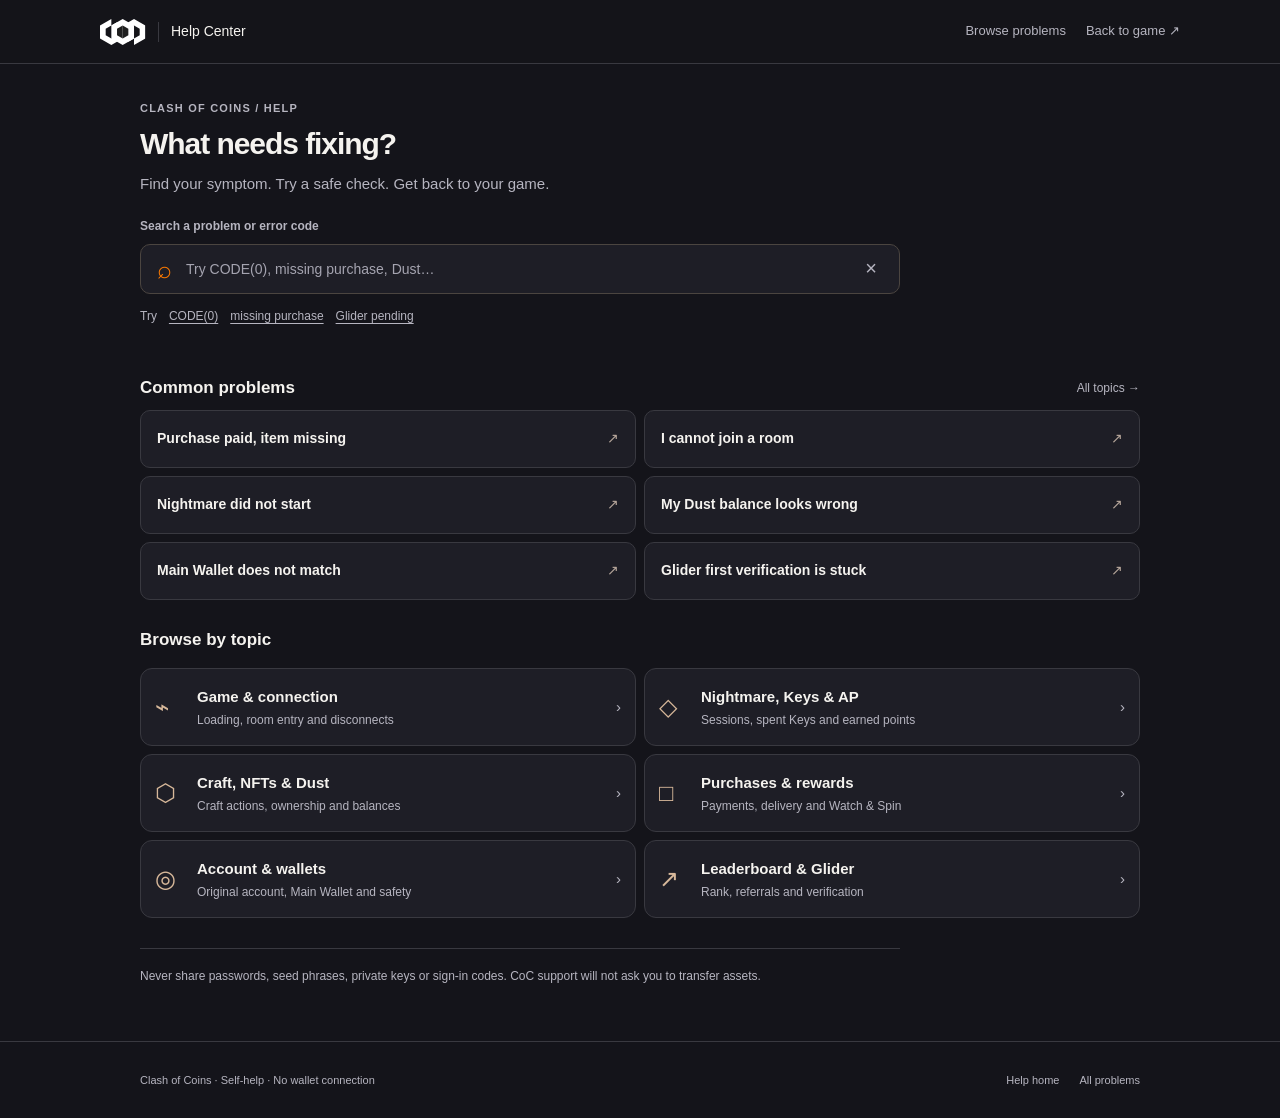
==== v1/index.html @ bbfdb7db "deploy: publish CoC help preview" ====
<!doctype html><html lang="en"><head><meta charset="utf-8"><meta name="viewport" content="width=device-width,initial-scale=1"><meta name="theme-color" content="#14141a"><meta name="description" content="Safe, step-by-step Clash of Coins self-help. No sign-in, wallet connection or ticket form."><title>Clash of Coins Help</title><link rel="stylesheet" href="styles.css"><script type="module" src="app.mjs"></script></head><body data-variant="1"><a class="skip-link" href="#app">Skip to help content</a><header class="site-header"><div class="header-inner"><a class="brand" href="#home" aria-label="Clash of Coins Help home"><img src="assets/coc-logo.svg" alt="" width="46" height="32"><span class="divider"></span><span>Help Center</span></a><nav aria-label="Primary navigation"><a href="#browse">Browse problems</a><a href="https://clashofcoins.com" target="_blank" rel="noopener noreferrer">Back to game ↗</a></nav></div></header><main id="app" tabindex="-1"></main><footer class="site-footer"><div class="footer-inner"><span>Clash of Coins · Self-help · No wallet connection</span><div class="footer-links"><a href="#home">Help home</a><a href="#browse">All problems</a></div></div></footer><noscript><div class="container"><h1>Guided help needs JavaScript</h1><p>Do not repeat a pending purchase, claim, dismantle or Key use. Reopen the game only outside an active match. Never share secret recovery data.</p></div></noscript></body></html>
---- v1/styles.css ----
@font-face{font-family:Archivo;src:local('Archivo');font-display:swap}*{box-sizing:border-box}html{color-scheme:dark;scroll-padding-top:80px}body{--bg:#14141a;--surface:#1e1e26;--row:#26262f;--line:#393940;--text:#f5f3ef;--muted:#b6b5c0;--accent:#ff7b00;--green:#58f2a5;margin:0;background:var(--bg);color:var(--text);font:15px/1.55 Archivo,'Helvetica Neue',sans-serif}a{color:inherit}button,input{font:inherit}button,a,input,summary{-webkit-tap-highlight-color:transparent}button,summary{cursor:pointer}button{color:inherit}button:focus-visible,a:focus-visible,summary:focus-visible,input:focus-visible,[tabindex]:focus-visible{outline:2px solid #ffad64;outline-offset:4px}button{min-height:44px}button:disabled{cursor:default}h1,h2,h3,p{margin:0;overflow-wrap:anywhere}h1{font-size:30px;line-height:1.2;letter-spacing:-.035em;font-weight:750}h2{font-size:17px;line-height:1.4}h3{font-size:14px}p{color:var(--muted)}small{font-size:12px;line-height:1.4}strong{font-weight:650}a{text-decoration:none}.sr-only{position:absolute;width:1px;height:1px;overflow:hidden;clip:rect(0,0,0,0);white-space:nowrap}.skip-link{position:fixed;top:-80px;background:#fff;color:#111;padding:14px;z-index:99}.skip-link:focus{top:8px}.site-header{height:64px;border-bottom:1px solid var(--line);background:#14141af5}.header-inner{width:min(1080px,calc(100% - 40px));height:100%;margin:auto;display:flex;align-items:center;justify-content:space-between;gap:14px}.brand{display:flex;align-items:center;gap:12px;min-height:44px;font-size:14px}.brand img{width:46px;height:32px}.brand .divider{width:1px;height:20px;background:var(--line)}.site-header nav{display:flex;gap:20px;align-items:center}.site-header nav a{display:inline-flex;align-items:center;min-height:44px;color:var(--muted);font-size:13px}.site-header nav a:hover{color:#fff}.container{width:min(1000px,calc(100% - 40px));margin:auto;padding:36px 0 56px;min-width:0}.intro{margin-bottom:22px}.eyebrow{display:block;font-size:11px;font-weight:650;letter-spacing:.11em;text-transform:uppercase;color:var(--muted);margin-bottom:9px}.intro p{margin-top:10px;max-width:660px}.search{position:relative;max-width:760px;margin-bottom:28px}.search>label{display:block;font-size:12px;font-weight:600;color:var(--muted);margin-bottom:8px}.search-field{display:flex;align-items:center;gap:12px;padding:0 6px 0 16px;min-height:50px;background:var(--surface);border:1px solid #4b4540;border-radius:10px}.search-field>span{font-size:25px;color:var(--accent)}.search-field input{width:100%;min-width:0;background:transparent;border:0;color:var(--text);outline:none;height:48px;font-size:14px}.search-field:focus-within{border-color:var(--accent)}.search-field input::placeholder{color:#a5a4b0}.search-field button{background:transparent;border:0;min-width:44px;font-size:20px;color:var(--muted)}.search-examples{display:flex;align-items:center;gap:12px;flex-wrap:wrap;font-size:12px;color:var(--muted)}.search-examples button{padding:0;background:none;border:0;color:var(--muted);text-decoration:underline;text-underline-offset:3px;font-size:12px}.search-examples button:hover{color:var(--accent)}#search-results{position:absolute;z-index:10;top:79px;left:0;right:0;max-height:380px;overflow:auto;border:1px solid #59535a;border-radius:12px;background:#24242d;box-shadow:0 16px 40px #0007;padding:6px}#search-results [role=option]{padding:12px;min-height:58px;cursor:pointer;border-radius:7px}#search-results [role=option]:hover,#search-results [aria-selected=true]{background:#38343a;box-shadow:inset 3px 0 var(--accent)}#search-results strong,#search-results small{display:block}#search-results small{color:var(--muted);margin-top:2px}.no-results{padding:15px}.no-results a{display:inline-flex;min-height:44px;align-items:center;text-decoration:underline}section+section{margin-top:28px}.section-head{display:flex;justify-content:space-between;align-items:center;gap:16px}.section-head a{font-size:12px;min-height:44px;display:flex;align-items:center;color:var(--muted)}section>h2{margin-bottom:14px}.common-grid{display:grid;grid-template-columns:1fr 1fr;gap:8px}.issue-row{display:flex;justify-content:space-between;align-items:center;gap:16px;min-height:58px;padding:14px 16px;border:1px solid var(--line);border-radius:10px;background:var(--surface);font-size:14px}.issue-row:hover{border-color:#66616a;background:#292832}.issue-row>span:first-child{min-width:0}.issue-row>span:last-child{color:#b6a69a}.issue-row small{display:block;color:var(--muted);margin-top:5px}.topics{display:grid;grid-template-columns:1fr 1fr;gap:8px;margin-top:16px}.topic{display:flex;gap:12px;align-items:center;min-height:78px;padding:12px 14px;background:var(--surface);border:1px solid var(--line);border-radius:12px}.topic:hover{border-color:#76604a}.topic>span:nth-child(2){flex:1;min-width:0}.topic strong,.topic small{display:block}.topic small{color:var(--muted);margin-top:4px}.topic-symbol{width:30px;font-size:24px;color:#d7b89a;flex-shrink:0}.topic>span:last-child{color:var(--muted)}.quiet-safety{margin-top:30px;padding-top:18px;border-top:1px solid var(--line);font-size:12px;max-width:760px}.back,.breadcrumb a{display:inline-flex;align-items:center;min-height:44px;color:var(--muted);font-size:12px}.category-list{display:grid;gap:8px;max-width:800px}.breadcrumb{display:flex;align-items:center;gap:12px;font-size:12px;color:var(--muted);margin-bottom:20px;flex-wrap:wrap}.article-layout{display:grid;grid-template-columns:minmax(0,720px) 216px;gap:48px;align-items:start}.article{min-width:0;grid-column:1;grid-row:1}.article-intro h1{font-size:28px;max-width:700px}.article-intro>p{margin-top:14px}.caution{display:flex;gap:12px;padding:12px 14px;background:#ff7b000b;border-left:2px solid #c87933;border-radius:0 8px 8px 0;margin-top:18px;font-size:13px}.caution>span{color:#ffaf69}.caution p{color:#e3c5a9}.source-note{font-size:12px;color:#c3bec7}.fix-stack{margin-top:24px}.current-step{padding:24px;border:1px solid #49434b;border-radius:16px;background:var(--surface)}.step-top{display:flex;align-items:center;gap:10px;margin-bottom:12px}.step-top .eyebrow{margin:0}.step-marker{background:#3b322a;color:#ffd2a7;display:grid;place-items:center;width:26px;height:26px;border-radius:7px;font-size:12px}.current-step h2{margin-bottom:10px;font-size:18px}.current-step>p{margin-top:10px}.expected{padding:12px 0 14px;border-bottom:1px solid var(--line);font-size:13px}.expected strong{display:block;color:#e9e4dd;margin-bottom:4px}.current-step h3{margin:18px 0 12px}.answers{display:grid;gap:8px}.answer{display:flex;align-items:center;justify-content:space-between;text-align:left;gap:12px;width:100%;min-height:48px;padding:11px 14px;border:1px solid #42414b;border-radius:9px;background:var(--row);font-size:14px}.answer:hover{background:#353039;border-color:#b9783c}.answer>span:last-child{color:var(--accent)}.skip{display:flex;flex-wrap:wrap;gap:8px 18px;margin-top:8px}.skip button,.restart{border:0;background:none;color:var(--muted);text-decoration:underline;text-underline-offset:3px;padding:0;font-size:12px}.completed{display:flex;align-items:center;gap:10px;border-bottom:1px solid var(--line);padding:8px 0;margin-bottom:10px;font-size:12px}.completed>span:first-child{color:var(--green)}.completed>span:nth-child(2){flex:1}.completed small{display:block;color:var(--muted);font-size:11px}.completed button{border:0;background:transparent;color:var(--muted);font-size:12px;min-width:48px}.related{margin-top:28px}.related h2{margin-bottom:3px}.related>p{font-size:12px;margin-bottom:12px}.related .issue-row{border:0;border-top:1px solid var(--line);border-radius:0;background:none;padding:12px 0;min-height:48px}.support{margin-top:28px;padding:20px;border:1px solid #625043;border-radius:14px;background:#201e22}.support h2{margin-bottom:10px}.support .intake{font-size:12px;margin:12px 0 18px}.support .small{margin-top:12px}.small{font-size:12px;color:var(--muted)}.button{display:inline-flex;align-items:center;justify-content:center;min-height:44px;border:1px solid #55515a;background:transparent;border-radius:8px;padding:10px 14px;font-size:13px;cursor:pointer}.button.primary{background:var(--accent);color:#17110b;border-color:var(--accent);font-weight:700}.outcome{padding:22px;border:1px solid #467760;border-radius:14px;background:#58f2a50a}.outcome.wait{border-color:#83654b;background:#ff7b0008}.outcome h2{margin-bottom:10px}.outcome .button{margin-top:16px;margin-right:6px}.feedback{display:flex;align-items:center;flex-wrap:wrap;gap:10px;font-size:12px;margin-top:18px;border-top:1px solid var(--line);padding-top:8px}.feedback button{border:0;background:none;text-decoration:underline;min-width:44px}.feedback-status{width:100%;color:var(--muted)}.governance{border-top:1px solid var(--line);margin-top:28px;font-size:12px;color:var(--muted)}.governance summary{min-height:44px;display:flex;align-items:center;cursor:pointer}.governance summary:before{content:'+';margin-right:10px}.governance[open] summary:before{content:'−'}.governance dl{display:grid;grid-template-columns:130px 1fr;gap:8px;margin:14px 0}.governance dd{margin:0}.restart{margin-top:8px}.reading-rail{grid-column:2;grid-row:1;padding-top:4px;position:sticky;top:24px}.reading-rail p{font-size:14px;color:#ded5ca}.rail-rule{height:1px;background:var(--line);margin:20px 0}.site-footer{border-top:1px solid var(--line)}.footer-inner{width:min(1000px,calc(100% - 40px));margin:auto;padding:16px 0;display:flex;gap:12px;align-items:center;justify-content:space-between;font-size:11px;color:var(--muted)}.footer-inner a{display:inline-flex;align-items:center;min-height:44px}.footer-links{display:flex;gap:20px}.workspace{display:grid;grid-template-columns:300px 1fr;gap:24px}.topic-rail{display:grid;gap:8px;align-content:start}.topic-rail h2{margin-bottom:6px}.topic-rail .topic{padding:10px;min-height:70px}.topic-rail .topic small{font-size:11px}.workspace-start{background:var(--surface);border:1px solid var(--line);border-radius:16px;padding:24px;margin:0}.workspace-start>p{font-size:13px;margin:10px 0 20px}.workspace-start .issue-row{background:transparent;border:0;border-top:1px solid var(--line);border-radius:0;padding-inline:0}.workspace-nav{grid-column:1;grid-row:1;border-right:1px solid var(--line);padding-right:24px;min-width:0}.workspace-nav h2{margin:14px 0;font-size:14px}.workspace-nav>a:not(.back){display:flex;align-items:center;min-height:48px;padding:10px;font-size:12px;border-radius:8px;color:var(--muted)}.workspace-nav>a[aria-current]{color:#ffd6b0!important;background:#ff7b0012;border-left:2px solid var(--accent)}body[data-variant='2'] .article-layout{grid-template-columns:250px minmax(0,1fr);gap:30px}body[data-variant='2'] .article{grid-column:2}body[data-variant='2'] .article-container{width:min(1080px,calc(100% - 40px))}body[data-variant='2']{--bg:#17171c;--surface:#202027}.triage-home{max-width:760px;margin:auto}.triage-panel{background:var(--surface);border:1px solid var(--line);border-radius:18px;padding:24px}.triage-choices{display:grid;grid-template-columns:1fr 1fr;gap:10px}.triage-choice{padding:16px;min-height:102px;display:flex;align-items:center;justify-content:space-between;gap:10px;background:var(--row);border:1px solid var(--line);border-radius:12px;font-size:14px}.triage-choice small{display:block;color:var(--muted);margin-top:8px}.triage-choice>span:last-child{color:var(--accent)}.triage-choice:hover{border-color:#a3774f}.search-alternative{margin-top:28px}.search-alternative h2{font-size:14px;margin-bottom:12px}.focus-progress{font-size:12px;display:flex;gap:12px;align-items:center;margin-bottom:24px;color:#d4c2ae;flex-wrap:wrap}.focus-progress span{color:#8c837c}body[data-variant='3'] .article-layout{display:block;max-width:660px;margin:auto}body[data-variant='3'] .article-container{max-width:760px}body[data-variant='3'] .current-step{border-top:3px solid var(--accent);padding:28px}body[data-variant='3'] .article-intro h1{font-size:26px}body[data-variant='3']{--bg:#141316;--surface:#211f24}.journeys{display:grid;grid-template-columns:repeat(3,1fr);gap:14px}.journey{margin:0!important;border:1px solid var(--line);border-radius:14px;padding:16px;background:var(--surface);min-width:0}.journey-head{display:flex;gap:10px;align-items:center;margin-bottom:16px}.journey-head h2{font-size:15px}.journey-number{font-size:11px;color:#efb984;border:1px solid #806043;border-radius:6px;padding:4px}.journey .issue-row{background:none;border:0;border-top:1px solid var(--line);border-radius:0;padding:12px 0;font-size:12px;min-height:62px}.all-in-stage{display:flex;min-height:44px;align-items:center;color:#d0b18d;font-size:11px;margin-top:8px}.action-track{display:flex;gap:16px;list-style:none;padding:0;margin:24px 0}.action-track li{flex:1;min-width:0;font-size:11px;color:var(--muted);border-top:2px solid var(--line);padding-top:10px}.action-track span{display:block;margin-bottom:5px}.action-track .active{border-color:var(--accent);color:#f5ca9e}body[data-variant='4'] .article-layout{display:block;max-width:760px}body[data-variant='4'] .current-step{border-radius:6px}body[data-variant='4'] .article-intro{padding-bottom:16px;border-bottom:1px solid var(--line)}body[data-variant='4']{--bg:#151414;--surface:#211e1d;--row:#2a2725;--line:#423b36}.guidebook{max-width:820px;border-top:1px solid var(--line)}.topic-book{border-bottom:1px solid var(--line)}.topic-book>summary{display:flex;justify-content:space-between;gap:20px;align-items:center;min-height:88px;padding:18px 8px;list-style:none}.topic-book>summary:after{content:'+';font-size:22px;color:#e0b58d}.topic-book[open]>summary:after{content:'−'}.topic-book summary>span:first-child{flex:1}.topic-book summary strong,.topic-book summary small{display:block}.topic-book summary small{margin-top:5px;color:var(--muted)}.count{font-size:12px;color:var(--muted)}.book-index{padding:0 0 20px 24px;display:grid;gap:8px}.book-index .issue-row{border:0;border-left:1px solid #73604f;border-radius:0;background:var(--surface)}.book-switch{border-bottom:1px solid var(--line);margin-bottom:24px;color:var(--muted);font-size:12px}.book-switch summary{min-height:48px;padding:10px 0}.book-switch .issue-row{margin-bottom:8px}.book-article{min-width:0}body[data-variant='5'] .article-layout{display:block;max-width:760px}body[data-variant='5'] .current-step{border:0;border-left:2px solid var(--accent);border-radius:0;background:transparent;padding:4px 0 4px 24px}body[data-variant='5'] .answer{background:var(--surface);border-radius:4px}body[data-variant='5'] .article-intro h1{font-size:28px}
@media(max-width:800px){.article-layout{display:block}.reading-rail{display:none}.workspace{grid-template-columns:1fr}.topic-rail{grid-template-columns:1fr 1fr}.topic-rail h2{grid-column:1/-1}.workspace-start{padding:20px}.workspace-nav{display:none}body[data-variant='2'] .article-layout{display:block}.journeys{grid-template-columns:1fr 1fr}.article-container{max-width:720px}.footer-inner{align-items:flex-start;flex-direction:column;gap:0}}
@media(max-width:540px){body{font-size:14px}.site-header{height:56px}.header-inner,.container,.footer-inner,body[data-variant='2'] .article-container{width:calc(100% - 32px)}.brand{gap:9px}.brand img{width:35px;height:26px}.brand .divider{display:none}.brand span:last-child{font-size:12px}.site-header nav a{font-size:12px}.site-header nav a:first-child{display:none}.container{padding-top:24px;padding-bottom:40px}h1{font-size:26px}.intro p{font-size:14px;margin-top:9px}.intro{margin-bottom:18px}.search{margin-bottom:22px}.search-field{padding-left:12px}.search-field input{font-size:12px}.search-examples{gap:4px 12px}.common-grid,.topics,.triage-choices,.journeys,.topic-rail{grid-template-columns:1fr}.common-grid .issue-row{min-height:56px}.topics{gap:8px}.topic{min-height:72px}.topic small{font-size:11px}.article-intro h1,body[data-variant='3'] .article-intro h1,body[data-variant='5'] .article-intro h1{font-size:24px}.article-intro>p{margin-top:12px}.breadcrumb{margin-bottom:14px;gap:8px;font-size:11px}.caution{padding:10px 12px;font-size:12px;margin-top:14px}.current-step,body[data-variant='3'] .current-step{padding:17px;border-radius:12px}.current-step h2{font-size:17px}.answer{padding:11px 12px;font-size:13px;min-height:48px}.expected{font-size:12px}.step-top .eyebrow{font-size:10px}.completed{font-size:11px}.completed small{font-size:10px}.related{margin-top:24px}.related .issue-row{font-size:13px}.support,.outcome{padding:17px}.support .button{width:100%}.outcome .button{width:100%;margin-right:0}.governance dl{grid-template-columns:1fr;gap:4px}.governance dd{margin-bottom:8px}.quiet-safety{font-size:11px}.triage-panel{padding:16px}.triage-choice{min-height:76px;padding:13px}.triage-choice small{margin-top:4px;font-size:11px}.triage-home .intro{margin-bottom:18px}.journey{padding:14px}.journey .issue-row{min-height:48px}.journey-head{margin-bottom:10px}.action-track{gap:8px}.action-track li{font-size:10px}.book-index{padding-left:12px}.topic-book>summary{padding:15px 0;gap:12px}.topic-book summary small{font-size:11px}.book-switch summary{min-height:48px}.focus-progress{font-size:10px;gap:8px}body[data-variant='5'] .current-step{padding:0 0 0 14px}.footer-links{gap:20px}.footer-inner{font-size:11px}}
@media(max-width:359px){.header-inner,.container,.footer-inner,body[data-variant='2'] .article-container{width:calc(100% - 24px)}.article-intro h1,body[data-variant='3'] .article-intro h1,body[data-variant='5'] .article-intro h1{font-size:22px}.search-examples{gap:0 10px}.search-examples button{font-size:11px}.current-step,body[data-variant='3'] .current-step{padding:14px}.topic{padding:12px}.brand{gap:6px}}
@font-face{font-family:CoCArchivo;src:url('assets/archivo-regular.ttf') format('truetype');font-style:normal;font-weight:400;font-display:swap}
@font-face{font-family:CoCArchivo;src:url('assets/archivo-bold.ttf') format('truetype');font-style:normal;font-weight:500 800;font-display:swap}
body{font-family:CoCArchivo,'Helvetica Neue',sans-serif}
@media(prefers-reduced-motion:no-preference){.current-step{animation:reveal .18s ease-out}@keyframes reveal{from{opacity:.5;transform:translateY(4px)}to{opacity:1;transform:none}}}
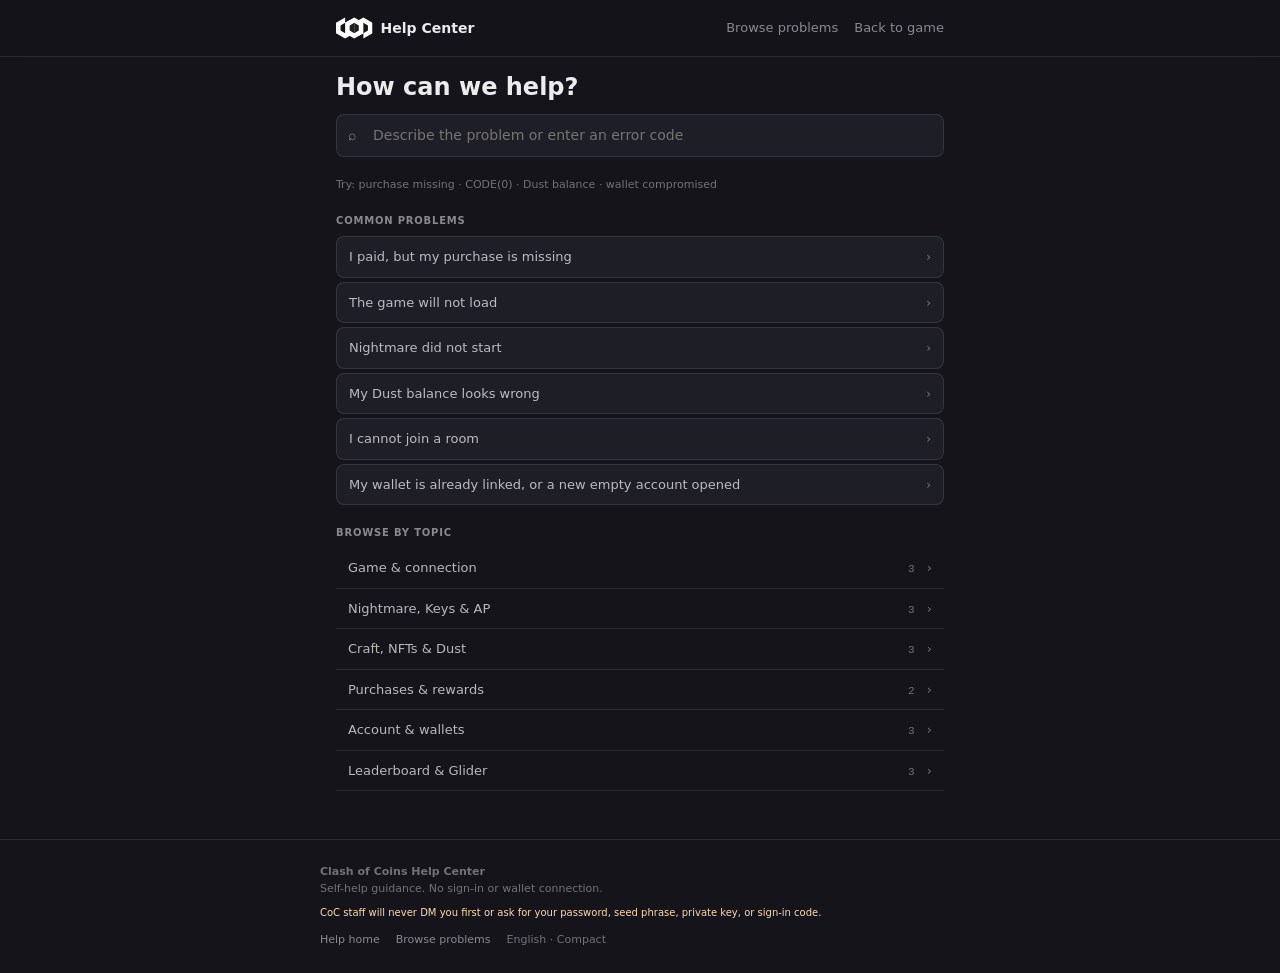
==== commit c6950abd: "feat: publish five troubleshooting page variants" ====
--- a/v1/index.html
+++ b/v1/index.html
@@ -1 +1,37 @@
-<!doctype html><html lang="en"><head><meta charset="utf-8"><meta name="viewport" content="width=device-width,initial-scale=1"><meta name="theme-color" content="#14141a"><meta name="description" content="Safe, step-by-step Clash of Coins self-help. No sign-in, wallet connection or ticket form."><title>Clash of Coins Help</title><link rel="stylesheet" href="styles.css"><script type="module" src="app.mjs"></script></head><body data-variant="1"><a class="skip-link" href="#app">Skip to help content</a><header class="site-header"><div class="header-inner"><a class="brand" href="#home" aria-label="Clash of Coins Help home"><img src="assets/coc-logo.svg" alt="" width="46" height="32"><span class="divider"></span><span>Help Center</span></a><nav aria-label="Primary navigation"><a href="#browse">Browse problems</a><a href="https://clashofcoins.com" target="_blank" rel="noopener noreferrer">Back to game ↗</a></nav></div></header><main id="app" tabindex="-1"></main><footer class="site-footer"><div class="footer-inner"><span>Clash of Coins · Self-help · No wallet connection</span><div class="footer-links"><a href="#home">Help home</a><a href="#browse">All problems</a></div></div></footer><noscript><div class="container"><h1>Guided help needs JavaScript</h1><p>Do not repeat a pending purchase, claim, dismantle or Key use. Reopen the game only outside an active match. Never share secret recovery data.</p></div></noscript></body></html>+<!doctype html>
+<html lang="en">
+<head>
+<meta charset="UTF-8">
+<meta name="viewport" content="width=device-width,initial-scale=1">
+<meta name="theme-color" content="#14141a">
+<meta name="description" content="Safe, step-by-step troubleshooting for Clash of Coins.">
+<meta name="variant" content="v1-compact">
+<title>Clash of Coins Help Center</title>
+<link rel="stylesheet" href="styles.css">
+</head>
+<body data-variant="v1-compact">
+<a class="skip-link" href="#app">Skip to help content</a>
+<header class="site-header" role="banner">
+<div class="header-inner">
+<a class="brand" href="#home" aria-label="Clash of Coins Help Center home">
+<img src="assets/coc-logo.svg" alt="" width="46" height="30">
+<span>Help Center</span>
+</a>
+<nav aria-label="Primary navigation">
+<a href="#problems">Browse problems</a>
+<a class="back-game" href="https://clashofcoins.com" target="_blank" rel="noopener noreferrer">Back to game</a>
+</nav>
+</div>
+</header>
+<main id="app" tabindex="-1" role="main"></main>
+<footer role="contentinfo">
+<div class="footer-inner">
+<p><strong>Clash of Coins Help Center</strong><br><span>Self-help guidance. No sign-in or wallet connection.</span></p>
+<p class="footer-safety">CoC staff will never DM you first or ask for your password, seed phrase, private key, or sign-in code.</p>
+<div class="footer-links"><a href="#home">Help home</a><a href="#problems">Browse problems</a><span>English · Compact</span></div>
+</div>
+</footer>
+<script src="core.js"></script>
+<script src="app.js"></script>
+</body>
+</html>
--- a/v1/styles.css
+++ b/v1/styles.css
@@ -1,8 +1,131 @@
-@font-face{font-family:Archivo;src:local('Archivo');font-display:swap}*{box-sizing:border-box}html{color-scheme:dark;scroll-padding-top:80px}body{--bg:#14141a;--surface:#1e1e26;--row:#26262f;--line:#393940;--text:#f5f3ef;--muted:#b6b5c0;--accent:#ff7b00;--green:#58f2a5;margin:0;background:var(--bg);color:var(--text);font:15px/1.55 Archivo,'Helvetica Neue',sans-serif}a{color:inherit}button,input{font:inherit}button,a,input,summary{-webkit-tap-highlight-color:transparent}button,summary{cursor:pointer}button{color:inherit}button:focus-visible,a:focus-visible,summary:focus-visible,input:focus-visible,[tabindex]:focus-visible{outline:2px solid #ffad64;outline-offset:4px}button{min-height:44px}button:disabled{cursor:default}h1,h2,h3,p{margin:0;overflow-wrap:anywhere}h1{font-size:30px;line-height:1.2;letter-spacing:-.035em;font-weight:750}h2{font-size:17px;line-height:1.4}h3{font-size:14px}p{color:var(--muted)}small{font-size:12px;line-height:1.4}strong{font-weight:650}a{text-decoration:none}.sr-only{position:absolute;width:1px;height:1px;overflow:hidden;clip:rect(0,0,0,0);white-space:nowrap}.skip-link{position:fixed;top:-80px;background:#fff;color:#111;padding:14px;z-index:99}.skip-link:focus{top:8px}.site-header{height:64px;border-bottom:1px solid var(--line);background:#14141af5}.header-inner{width:min(1080px,calc(100% - 40px));height:100%;margin:auto;display:flex;align-items:center;justify-content:space-between;gap:14px}.brand{display:flex;align-items:center;gap:12px;min-height:44px;font-size:14px}.brand img{width:46px;height:32px}.brand .divider{width:1px;height:20px;background:var(--line)}.site-header nav{display:flex;gap:20px;align-items:center}.site-header nav a{display:inline-flex;align-items:center;min-height:44px;color:var(--muted);font-size:13px}.site-header nav a:hover{color:#fff}.container{width:min(1000px,calc(100% - 40px));margin:auto;padding:36px 0 56px;min-width:0}.intro{margin-bottom:22px}.eyebrow{display:block;font-size:11px;font-weight:650;letter-spacing:.11em;text-transform:uppercase;color:var(--muted);margin-bottom:9px}.intro p{margin-top:10px;max-width:660px}.search{position:relative;max-width:760px;margin-bottom:28px}.search>label{display:block;font-size:12px;font-weight:600;color:var(--muted);margin-bottom:8px}.search-field{display:flex;align-items:center;gap:12px;padding:0 6px 0 16px;min-height:50px;background:var(--surface);border:1px solid #4b4540;border-radius:10px}.search-field>span{font-size:25px;color:var(--accent)}.search-field input{width:100%;min-width:0;background:transparent;border:0;color:var(--text);outline:none;height:48px;font-size:14px}.search-field:focus-within{border-color:var(--accent)}.search-field input::placeholder{color:#a5a4b0}.search-field button{background:transparent;border:0;min-width:44px;font-size:20px;color:var(--muted)}.search-examples{display:flex;align-items:center;gap:12px;flex-wrap:wrap;font-size:12px;color:var(--muted)}.search-examples button{padding:0;background:none;border:0;color:var(--muted);text-decoration:underline;text-underline-offset:3px;font-size:12px}.search-examples button:hover{color:var(--accent)}#search-results{position:absolute;z-index:10;top:79px;left:0;right:0;max-height:380px;overflow:auto;border:1px solid #59535a;border-radius:12px;background:#24242d;box-shadow:0 16px 40px #0007;padding:6px}#search-results [role=option]{padding:12px;min-height:58px;cursor:pointer;border-radius:7px}#search-results [role=option]:hover,#search-results [aria-selected=true]{background:#38343a;box-shadow:inset 3px 0 var(--accent)}#search-results strong,#search-results small{display:block}#search-results small{color:var(--muted);margin-top:2px}.no-results{padding:15px}.no-results a{display:inline-flex;min-height:44px;align-items:center;text-decoration:underline}section+section{margin-top:28px}.section-head{display:flex;justify-content:space-between;align-items:center;gap:16px}.section-head a{font-size:12px;min-height:44px;display:flex;align-items:center;color:var(--muted)}section>h2{margin-bottom:14px}.common-grid{display:grid;grid-template-columns:1fr 1fr;gap:8px}.issue-row{display:flex;justify-content:space-between;align-items:center;gap:16px;min-height:58px;padding:14px 16px;border:1px solid var(--line);border-radius:10px;background:var(--surface);font-size:14px}.issue-row:hover{border-color:#66616a;background:#292832}.issue-row>span:first-child{min-width:0}.issue-row>span:last-child{color:#b6a69a}.issue-row small{display:block;color:var(--muted);margin-top:5px}.topics{display:grid;grid-template-columns:1fr 1fr;gap:8px;margin-top:16px}.topic{display:flex;gap:12px;align-items:center;min-height:78px;padding:12px 14px;background:var(--surface);border:1px solid var(--line);border-radius:12px}.topic:hover{border-color:#76604a}.topic>span:nth-child(2){flex:1;min-width:0}.topic strong,.topic small{display:block}.topic small{color:var(--muted);margin-top:4px}.topic-symbol{width:30px;font-size:24px;color:#d7b89a;flex-shrink:0}.topic>span:last-child{color:var(--muted)}.quiet-safety{margin-top:30px;padding-top:18px;border-top:1px solid var(--line);font-size:12px;max-width:760px}.back,.breadcrumb a{display:inline-flex;align-items:center;min-height:44px;color:var(--muted);font-size:12px}.category-list{display:grid;gap:8px;max-width:800px}.breadcrumb{display:flex;align-items:center;gap:12px;font-size:12px;color:var(--muted);margin-bottom:20px;flex-wrap:wrap}.article-layout{display:grid;grid-template-columns:minmax(0,720px) 216px;gap:48px;align-items:start}.article{min-width:0;grid-column:1;grid-row:1}.article-intro h1{font-size:28px;max-width:700px}.article-intro>p{margin-top:14px}.caution{display:flex;gap:12px;padding:12px 14px;background:#ff7b000b;border-left:2px solid #c87933;border-radius:0 8px 8px 0;margin-top:18px;font-size:13px}.caution>span{color:#ffaf69}.caution p{color:#e3c5a9}.source-note{font-size:12px;color:#c3bec7}.fix-stack{margin-top:24px}.current-step{padding:24px;border:1px solid #49434b;border-radius:16px;background:var(--surface)}.step-top{display:flex;align-items:center;gap:10px;margin-bottom:12px}.step-top .eyebrow{margin:0}.step-marker{background:#3b322a;color:#ffd2a7;display:grid;place-items:center;width:26px;height:26px;border-radius:7px;font-size:12px}.current-step h2{margin-bottom:10px;font-size:18px}.current-step>p{margin-top:10px}.expected{padding:12px 0 14px;border-bottom:1px solid var(--line);font-size:13px}.expected strong{display:block;color:#e9e4dd;margin-bottom:4px}.current-step h3{margin:18px 0 12px}.answers{display:grid;gap:8px}.answer{display:flex;align-items:center;justify-content:space-between;text-align:left;gap:12px;width:100%;min-height:48px;padding:11px 14px;border:1px solid #42414b;border-radius:9px;background:var(--row);font-size:14px}.answer:hover{background:#353039;border-color:#b9783c}.answer>span:last-child{color:var(--accent)}.skip{display:flex;flex-wrap:wrap;gap:8px 18px;margin-top:8px}.skip button,.restart{border:0;background:none;color:var(--muted);text-decoration:underline;text-underline-offset:3px;padding:0;font-size:12px}.completed{display:flex;align-items:center;gap:10px;border-bottom:1px solid var(--line);padding:8px 0;margin-bottom:10px;font-size:12px}.completed>span:first-child{color:var(--green)}.completed>span:nth-child(2){flex:1}.completed small{display:block;color:var(--muted);font-size:11px}.completed button{border:0;background:transparent;color:var(--muted);font-size:12px;min-width:48px}.related{margin-top:28px}.related h2{margin-bottom:3px}.related>p{font-size:12px;margin-bottom:12px}.related .issue-row{border:0;border-top:1px solid var(--line);border-radius:0;background:none;padding:12px 0;min-height:48px}.support{margin-top:28px;padding:20px;border:1px solid #625043;border-radius:14px;background:#201e22}.support h2{margin-bottom:10px}.support .intake{font-size:12px;margin:12px 0 18px}.support .small{margin-top:12px}.small{font-size:12px;color:var(--muted)}.button{display:inline-flex;align-items:center;justify-content:center;min-height:44px;border:1px solid #55515a;background:transparent;border-radius:8px;padding:10px 14px;font-size:13px;cursor:pointer}.button.primary{background:var(--accent);color:#17110b;border-color:var(--accent);font-weight:700}.outcome{padding:22px;border:1px solid #467760;border-radius:14px;background:#58f2a50a}.outcome.wait{border-color:#83654b;background:#ff7b0008}.outcome h2{margin-bottom:10px}.outcome .button{margin-top:16px;margin-right:6px}.feedback{display:flex;align-items:center;flex-wrap:wrap;gap:10px;font-size:12px;margin-top:18px;border-top:1px solid var(--line);padding-top:8px}.feedback button{border:0;background:none;text-decoration:underline;min-width:44px}.feedback-status{width:100%;color:var(--muted)}.governance{border-top:1px solid var(--line);margin-top:28px;font-size:12px;color:var(--muted)}.governance summary{min-height:44px;display:flex;align-items:center;cursor:pointer}.governance summary:before{content:'+';margin-right:10px}.governance[open] summary:before{content:'−'}.governance dl{display:grid;grid-template-columns:130px 1fr;gap:8px;margin:14px 0}.governance dd{margin:0}.restart{margin-top:8px}.reading-rail{grid-column:2;grid-row:1;padding-top:4px;position:sticky;top:24px}.reading-rail p{font-size:14px;color:#ded5ca}.rail-rule{height:1px;background:var(--line);margin:20px 0}.site-footer{border-top:1px solid var(--line)}.footer-inner{width:min(1000px,calc(100% - 40px));margin:auto;padding:16px 0;display:flex;gap:12px;align-items:center;justify-content:space-between;font-size:11px;color:var(--muted)}.footer-inner a{display:inline-flex;align-items:center;min-height:44px}.footer-links{display:flex;gap:20px}.workspace{display:grid;grid-template-columns:300px 1fr;gap:24px}.topic-rail{display:grid;gap:8px;align-content:start}.topic-rail h2{margin-bottom:6px}.topic-rail .topic{padding:10px;min-height:70px}.topic-rail .topic small{font-size:11px}.workspace-start{background:var(--surface);border:1px solid var(--line);border-radius:16px;padding:24px;margin:0}.workspace-start>p{font-size:13px;margin:10px 0 20px}.workspace-start .issue-row{background:transparent;border:0;border-top:1px solid var(--line);border-radius:0;padding-inline:0}.workspace-nav{grid-column:1;grid-row:1;border-right:1px solid var(--line);padding-right:24px;min-width:0}.workspace-nav h2{margin:14px 0;font-size:14px}.workspace-nav>a:not(.back){display:flex;align-items:center;min-height:48px;padding:10px;font-size:12px;border-radius:8px;color:var(--muted)}.workspace-nav>a[aria-current]{color:#ffd6b0!important;background:#ff7b0012;border-left:2px solid var(--accent)}body[data-variant='2'] .article-layout{grid-template-columns:250px minmax(0,1fr);gap:30px}body[data-variant='2'] .article{grid-column:2}body[data-variant='2'] .article-container{width:min(1080px,calc(100% - 40px))}body[data-variant='2']{--bg:#17171c;--surface:#202027}.triage-home{max-width:760px;margin:auto}.triage-panel{background:var(--surface);border:1px solid var(--line);border-radius:18px;padding:24px}.triage-choices{display:grid;grid-template-columns:1fr 1fr;gap:10px}.triage-choice{padding:16px;min-height:102px;display:flex;align-items:center;justify-content:space-between;gap:10px;background:var(--row);border:1px solid var(--line);border-radius:12px;font-size:14px}.triage-choice small{display:block;color:var(--muted);margin-top:8px}.triage-choice>span:last-child{color:var(--accent)}.triage-choice:hover{border-color:#a3774f}.search-alternative{margin-top:28px}.search-alternative h2{font-size:14px;margin-bottom:12px}.focus-progress{font-size:12px;display:flex;gap:12px;align-items:center;margin-bottom:24px;color:#d4c2ae;flex-wrap:wrap}.focus-progress span{color:#8c837c}body[data-variant='3'] .article-layout{display:block;max-width:660px;margin:auto}body[data-variant='3'] .article-container{max-width:760px}body[data-variant='3'] .current-step{border-top:3px solid var(--accent);padding:28px}body[data-variant='3'] .article-intro h1{font-size:26px}body[data-variant='3']{--bg:#141316;--surface:#211f24}.journeys{display:grid;grid-template-columns:repeat(3,1fr);gap:14px}.journey{margin:0!important;border:1px solid var(--line);border-radius:14px;padding:16px;background:var(--surface);min-width:0}.journey-head{display:flex;gap:10px;align-items:center;margin-bottom:16px}.journey-head h2{font-size:15px}.journey-number{font-size:11px;color:#efb984;border:1px solid #806043;border-radius:6px;padding:4px}.journey .issue-row{background:none;border:0;border-top:1px solid var(--line);border-radius:0;padding:12px 0;font-size:12px;min-height:62px}.all-in-stage{display:flex;min-height:44px;align-items:center;color:#d0b18d;font-size:11px;margin-top:8px}.action-track{display:flex;gap:16px;list-style:none;padding:0;margin:24px 0}.action-track li{flex:1;min-width:0;font-size:11px;color:var(--muted);border-top:2px solid var(--line);padding-top:10px}.action-track span{display:block;margin-bottom:5px}.action-track .active{border-color:var(--accent);color:#f5ca9e}body[data-variant='4'] .article-layout{display:block;max-width:760px}body[data-variant='4'] .current-step{border-radius:6px}body[data-variant='4'] .article-intro{padding-bottom:16px;border-bottom:1px solid var(--line)}body[data-variant='4']{--bg:#151414;--surface:#211e1d;--row:#2a2725;--line:#423b36}.guidebook{max-width:820px;border-top:1px solid var(--line)}.topic-book{border-bottom:1px solid var(--line)}.topic-book>summary{display:flex;justify-content:space-between;gap:20px;align-items:center;min-height:88px;padding:18px 8px;list-style:none}.topic-book>summary:after{content:'+';font-size:22px;color:#e0b58d}.topic-book[open]>summary:after{content:'−'}.topic-book summary>span:first-child{flex:1}.topic-book summary strong,.topic-book summary small{display:block}.topic-book summary small{margin-top:5px;color:var(--muted)}.count{font-size:12px;color:var(--muted)}.book-index{padding:0 0 20px 24px;display:grid;gap:8px}.book-index .issue-row{border:0;border-left:1px solid #73604f;border-radius:0;background:var(--surface)}.book-switch{border-bottom:1px solid var(--line);margin-bottom:24px;color:var(--muted);font-size:12px}.book-switch summary{min-height:48px;padding:10px 0}.book-switch .issue-row{margin-bottom:8px}.book-article{min-width:0}body[data-variant='5'] .article-layout{display:block;max-width:760px}body[data-variant='5'] .current-step{border:0;border-left:2px solid var(--accent);border-radius:0;background:transparent;padding:4px 0 4px 24px}body[data-variant='5'] .answer{background:var(--surface);border-radius:4px}body[data-variant='5'] .article-intro h1{font-size:28px}
-@media(max-width:800px){.article-layout{display:block}.reading-rail{display:none}.workspace{grid-template-columns:1fr}.topic-rail{grid-template-columns:1fr 1fr}.topic-rail h2{grid-column:1/-1}.workspace-start{padding:20px}.workspace-nav{display:none}body[data-variant='2'] .article-layout{display:block}.journeys{grid-template-columns:1fr 1fr}.article-container{max-width:720px}.footer-inner{align-items:flex-start;flex-direction:column;gap:0}}
-@media(max-width:540px){body{font-size:14px}.site-header{height:56px}.header-inner,.container,.footer-inner,body[data-variant='2'] .article-container{width:calc(100% - 32px)}.brand{gap:9px}.brand img{width:35px;height:26px}.brand .divider{display:none}.brand span:last-child{font-size:12px}.site-header nav a{font-size:12px}.site-header nav a:first-child{display:none}.container{padding-top:24px;padding-bottom:40px}h1{font-size:26px}.intro p{font-size:14px;margin-top:9px}.intro{margin-bottom:18px}.search{margin-bottom:22px}.search-field{padding-left:12px}.search-field input{font-size:12px}.search-examples{gap:4px 12px}.common-grid,.topics,.triage-choices,.journeys,.topic-rail{grid-template-columns:1fr}.common-grid .issue-row{min-height:56px}.topics{gap:8px}.topic{min-height:72px}.topic small{font-size:11px}.article-intro h1,body[data-variant='3'] .article-intro h1,body[data-variant='5'] .article-intro h1{font-size:24px}.article-intro>p{margin-top:12px}.breadcrumb{margin-bottom:14px;gap:8px;font-size:11px}.caution{padding:10px 12px;font-size:12px;margin-top:14px}.current-step,body[data-variant='3'] .current-step{padding:17px;border-radius:12px}.current-step h2{font-size:17px}.answer{padding:11px 12px;font-size:13px;min-height:48px}.expected{font-size:12px}.step-top .eyebrow{font-size:10px}.completed{font-size:11px}.completed small{font-size:10px}.related{margin-top:24px}.related .issue-row{font-size:13px}.support,.outcome{padding:17px}.support .button{width:100%}.outcome .button{width:100%;margin-right:0}.governance dl{grid-template-columns:1fr;gap:4px}.governance dd{margin-bottom:8px}.quiet-safety{font-size:11px}.triage-panel{padding:16px}.triage-choice{min-height:76px;padding:13px}.triage-choice small{margin-top:4px;font-size:11px}.triage-home .intro{margin-bottom:18px}.journey{padding:14px}.journey .issue-row{min-height:48px}.journey-head{margin-bottom:10px}.action-track{gap:8px}.action-track li{font-size:10px}.book-index{padding-left:12px}.topic-book>summary{padding:15px 0;gap:12px}.topic-book summary small{font-size:11px}.book-switch summary{min-height:48px}.focus-progress{font-size:10px;gap:8px}body[data-variant='5'] .current-step{padding:0 0 0 14px}.footer-links{gap:20px}.footer-inner{font-size:11px}}
-@media(max-width:359px){.header-inner,.container,.footer-inner,body[data-variant='2'] .article-container{width:calc(100% - 24px)}.article-intro h1,body[data-variant='3'] .article-intro h1,body[data-variant='5'] .article-intro h1{font-size:22px}.search-examples{gap:0 10px}.search-examples button{font-size:11px}.current-step,body[data-variant='3'] .current-step{padding:14px}.topic{padding:12px}.brand{gap:6px}}
-@font-face{font-family:CoCArchivo;src:url('assets/archivo-regular.ttf') format('truetype');font-style:normal;font-weight:400;font-display:swap}
-@font-face{font-family:CoCArchivo;src:url('assets/archivo-bold.ttf') format('truetype');font-style:normal;font-weight:500 800;font-display:swap}
-body{font-family:CoCArchivo,'Helvetica Neue',sans-serif}
-@media(prefers-reduced-motion:no-preference){.current-step{animation:reveal .18s ease-out}@keyframes reveal{from{opacity:.5;transform:translateY(4px)}to{opacity:1;transform:none}}}
+*,*::before,*::after{box-sizing:border-box;margin:0;padding:0}
+:root{
+  --bg:#14141A;--surface:#1E1E26;--row:#26262F;--row-hover:#2E2E38;
+  --text:rgba(255,255,255,.92);--body:rgba(255,255,255,.70);--muted:rgba(255,255,255,.50);--dim:rgba(255,255,255,.40);
+  --border:rgba(255,255,255,.10);--accent:#FF7B00;--accent-hover:#FF9D3D;
+  --success:#58F2A5;--error:#FF6B6B;--warn-bg:rgba(255,123,0,.08);--warn-text:#FFD9B0;
+  --radius:12px;--radius-sm:8px;
+  --font:system-ui,-apple-system,'Segoe UI',Roboto,sans-serif;--mono:ui-monospace,'SF Mono',Consolas,monospace;
+  --max-w:640px;
+}
+html{background:var(--bg);color:var(--text);font-family:var(--font);font-size:15px;line-height:1.5;-webkit-font-smoothing:antialiased}
+body{min-height:100vh;display:flex;flex-direction:column}
+.skip-link{position:absolute;top:-100px;left:8px;background:var(--accent);color:#000;padding:8px 16px;border-radius:var(--radius-sm);z-index:100;font-weight:600}
+.skip-link:focus{top:8px}
+a{color:var(--accent);text-decoration:none}a:hover{color:var(--accent-hover)}
+/* Header */
+.site-header{position:sticky;top:0;z-index:50;background:rgba(20,20,26,.95);backdrop-filter:blur(12px);border-bottom:1px solid var(--border)}
+.header-inner{max-width:var(--max-w);margin:0 auto;padding:0 16px;height:56px;display:flex;align-items:center;justify-content:space-between}
+.brand{display:flex;align-items:center;gap:8px;font-weight:700;font-size:14px;color:var(--text);text-decoration:none}
+.brand img{height:24px;width:auto}
+nav{display:flex;gap:16px;font-size:13px}
+nav a{color:var(--muted)}nav a:hover{color:var(--text)}
+.back-game{display:none}
+@media(min-width:480px){.back-game{display:inline}}
+/* Footer */
+footer{margin-top:auto;border-top:1px solid var(--border);padding:24px 16px;font-size:11px;color:var(--dim)}
+.footer-inner{max-width:var(--max-w);margin:0 auto}
+.footer-safety{margin-top:8px;color:var(--warn-text);font-size:10px}
+.footer-links{margin-top:12px;display:flex;gap:16px;flex-wrap:wrap}
+.footer-links a{color:var(--muted);font-size:11px}
+/* Main */
+#app{max-width:var(--max-w);margin:0 auto;padding:16px 16px 48px;width:100%;flex:1}
+/* Home */
+.home-title{font-size:24px;font-weight:800;line-height:1.2;margin-bottom:12px}
+.search-wrap{position:relative;margin-bottom:20px}
+.search-input{width:100%;background:var(--surface);border:1px solid var(--border);border-radius:var(--radius-sm);padding:10px 12px 10px 36px;font:inherit;font-size:14px;color:var(--text);outline:none;transition:border-color .15s}
+.search-input:focus{border-color:var(--accent)}
+.search-icon{position:absolute;left:12px;top:50%;transform:translateY(-50%);color:var(--muted);font-size:14px;pointer-events:none}
+.search-results{position:absolute;top:100%;left:0;right:0;background:var(--surface);border:1px solid var(--border);border-radius:var(--radius-sm);margin-top:4px;z-index:40;max-height:320px;overflow-y:auto}
+.search-results:empty{display:none}
+.search-result{padding:10px 12px;cursor:pointer;font-size:13px;border-bottom:1px solid var(--border);color:var(--body)}
+.search-result:last-child{border-bottom:none}
+.search-result:hover,.search-result.active{background:var(--row);color:var(--text)}
+.search-result .cat{font-size:10px;color:var(--dim);text-transform:uppercase;letter-spacing:.5px;margin-top:2px}
+.search-hint{font-size:11px;color:var(--dim);margin-top:6px}
+.search-no-match{padding:12px;font-size:13px;color:var(--muted)}
+/* Section labels */
+.section-label{font-size:10px;font-weight:700;text-transform:uppercase;letter-spacing:.8px;color:var(--muted);margin:20px 0 8px}
+/* Issue rows */
+.issue-row{display:flex;align-items:center;justify-content:space-between;padding:10px 12px;background:var(--surface);border:1px solid var(--border);border-radius:var(--radius-sm);margin-bottom:4px;cursor:pointer;font-size:13px;color:var(--body);transition:background .12s}
+.issue-row:hover{background:var(--row);color:var(--text)}
+.issue-row .chevron{color:var(--dim);font-size:12px;flex-shrink:0;margin-left:8px}
+.issue-row.limited{opacity:.6}
+.issue-row.limited::after{content:'limited';font-size:9px;color:var(--warn-text);margin-left:8px;text-transform:uppercase;letter-spacing:.5px}
+/* Category rows */
+.cat-row{display:flex;align-items:center;justify-content:space-between;padding:10px 12px;border-bottom:1px solid var(--border);cursor:pointer;font-size:13px;color:var(--body);transition:background .12s}
+.cat-row:hover{background:var(--row);color:var(--text)}
+.cat-row .count{font-size:11px;color:var(--dim);font-family:var(--mono)}
+.cat-row .chevron{color:var(--dim);margin-left:8px}
+/* Breadcrumb */
+.breadcrumb{font-size:11px;color:var(--dim);margin-bottom:12px;display:flex;gap:6px;align-items:center;flex-wrap:wrap}
+.breadcrumb a{color:var(--muted);font-size:11px}
+/* Article */
+.article-title{font-size:20px;font-weight:800;line-height:1.25;margin-bottom:4px}
+.article-problem{font-size:13px;color:var(--body);margin-bottom:10px;line-height:1.5}
+.caution-box{background:var(--warn-bg);border:1px solid rgba(255,123,0,.15);border-radius:var(--radius-sm);padding:8px 10px;font-size:12px;color:var(--warn-text);margin-bottom:16px;line-height:1.4}
+.what-happening{margin-bottom:14px}
+.what-happening-title{font-size:11px;font-weight:700;text-transform:uppercase;letter-spacing:.6px;color:var(--muted);margin-bottom:6px}
+.what-happening li{font-size:12px;color:var(--body);margin-bottom:3px;padding-left:12px;position:relative}
+.what-happening li::before{content:'·';position:absolute;left:0;color:var(--muted)}
+/* Split info banner */
+.split-banner{background:rgba(88,242,165,.06);border:1px solid rgba(88,242,165,.15);border-radius:var(--radius-sm);padding:8px 10px;font-size:11px;color:var(--success);margin-bottom:12px}
+/* Fixes */
+.fixes-label{font-size:11px;font-weight:700;text-transform:uppercase;letter-spacing:.6px;color:var(--muted);margin-bottom:8px}
+.fix-step{background:var(--surface);border:1px solid var(--border);border-radius:var(--radius-sm);margin-bottom:6px;overflow:hidden}
+.fix-header{padding:8px 10px;display:flex;align-items:center;gap:8px;cursor:pointer;font-size:13px;font-weight:600;color:var(--body)}
+.fix-header:hover{background:var(--row)}
+.fix-num{width:22px;height:22px;border-radius:50%;background:var(--row);display:flex;align-items:center;justify-content:center;font-size:11px;font-weight:700;color:var(--muted);flex-shrink:0;font-family:var(--mono)}
+.fix-step.active .fix-num{background:var(--accent);color:#000}
+.fix-step.completed .fix-num{background:var(--success);color:#000}
+.fix-step.completed .fix-header{color:var(--muted)}
+.fix-step.future{opacity:.4;pointer-events:none}
+.fix-body{padding:0 10px 10px 40px;font-size:12px;color:var(--body);line-height:1.5}
+.fix-body .action{margin-bottom:6px}
+.fix-body .expected{color:var(--muted);font-size:11px;margin-bottom:6px}
+.fix-body .next-text{font-size:11px;color:var(--dim);margin-bottom:8px}
+.fix-body .ambiguity{font-size:10px;color:var(--warn-text);margin-top:4px;padding:4px 6px;background:var(--warn-bg);border-radius:4px}
+/* Branch choices */
+.branch-list{display:flex;flex-direction:column;gap:3px;margin:8px 0}
+.branch-btn{display:block;width:100%;text-align:left;padding:8px 10px;background:var(--row);border:1px solid var(--border);border-radius:var(--radius-sm);font:inherit;font-size:12px;color:var(--body);cursor:pointer;transition:all .12s}
+.branch-btn:hover{background:var(--row-hover);color:var(--text)}
+.branch-btn.selected{background:rgba(255,123,0,.08);border-color:rgba(255,123,0,.3);color:var(--text)}
+.branch-note{font-size:11px;color:var(--body);padding:6px 10px;background:var(--surface);border-radius:var(--radius-sm);margin-top:4px}
+/* Outcome terminals (wallet-security) */
+.outcome-list{display:flex;flex-direction:column;gap:3px;margin:10px 0}
+.outcome-btn{display:block;width:100%;text-align:left;padding:10px 12px;background:var(--row);border:1px solid var(--border);border-radius:var(--radius-sm);font:inherit;font-size:12px;color:var(--body);cursor:pointer;transition:all .12s}
+.outcome-btn:hover{background:var(--row-hover);color:var(--text)}
+.outcome-result{padding:10px 12px;background:var(--surface);border:1px solid var(--border);border-radius:var(--radius-sm);margin-top:6px;font-size:12px;line-height:1.5}
+.outcome-result.safe{border-color:rgba(88,242,165,.2);color:var(--success)}
+.outcome-result.escalate{border-color:rgba(255,107,107,.2);color:var(--error)}
+/* Step actions */
+.step-actions{display:flex;gap:6px;flex-wrap:wrap;margin-top:8px}
+.btn{padding:7px 14px;border-radius:var(--radius-sm);font:inherit;font-size:12px;font-weight:600;cursor:pointer;border:1px solid transparent;transition:all .12s}
+.btn-primary{background:var(--accent);color:#000;border-color:var(--accent)}.btn-primary:hover{background:var(--accent-hover)}
+.btn-ghost{background:transparent;color:var(--muted);border-color:var(--border)}.btn-ghost:hover{background:var(--row);color:var(--text)}
+.btn-success{background:var(--success);color:#000}
+/* Solved state */
+.solved-panel{background:rgba(88,242,165,.06);border:1px solid rgba(88,242,165,.2);border-radius:var(--radius-sm);padding:14px;text-align:center;margin-top:16px}
+.solved-panel h3{color:var(--success);font-size:14px;margin-bottom:6px}
+.solved-panel a{font-size:12px}
+/* Discord fallback */
+.discord-fallback{margin-top:16px;background:var(--surface);border:1px solid var(--border);border-radius:var(--radius);padding:14px}
+.discord-fallback h3{font-size:13px;font-weight:700;margin-bottom:8px}
+.discord-fallback p{font-size:12px;color:var(--body);margin-bottom:8px;line-height:1.5}
+.discord-fallback .safety-note{font-size:10px;color:var(--warn-text);margin-top:8px}
+.discord-fallback .existing-ticket{font-size:11px;color:var(--muted);margin-top:6px;font-style:italic}
+.discord-link{display:inline-flex;align-items:center;gap:6px;padding:8px 16px;background:var(--accent);color:#000;border-radius:var(--radius-sm);font-size:13px;font-weight:600;text-decoration:none;margin-top:4px}
+.discord-link:hover{background:var(--accent-hover);color:#000}
+.copy-btn{margin-left:8px}
+/* Related */
+.related-section{margin-top:14px}
+.related-label{font-size:11px;font-weight:700;text-transform:uppercase;letter-spacing:.6px;color:var(--muted);margin-bottom:6px}
+.related-link{display:block;padding:7px 10px;border-bottom:1px solid var(--border);font-size:12px;color:var(--body);cursor:pointer;transition:background .12s}
+.related-link:hover{background:var(--row);color:var(--text)}
+/* Limited notice */
+.limited-notice{background:var(--warn-bg);border:1px solid rgba(255,123,0,.15);border-radius:var(--radius-sm);padding:8px 10px;font-size:11px;color:var(--warn-text);margin-bottom:12px}
+/* Category page */
+.cat-title{font-size:18px;font-weight:800;margin-bottom:4px}
+.cat-desc{font-size:12px;color:var(--body);margin-bottom:12px}
+/* Responsive */
+@media(max-width:359px){#app{padding:12px 12px 32px}.home-title{font-size:22px}.article-title{font-size:18px}}
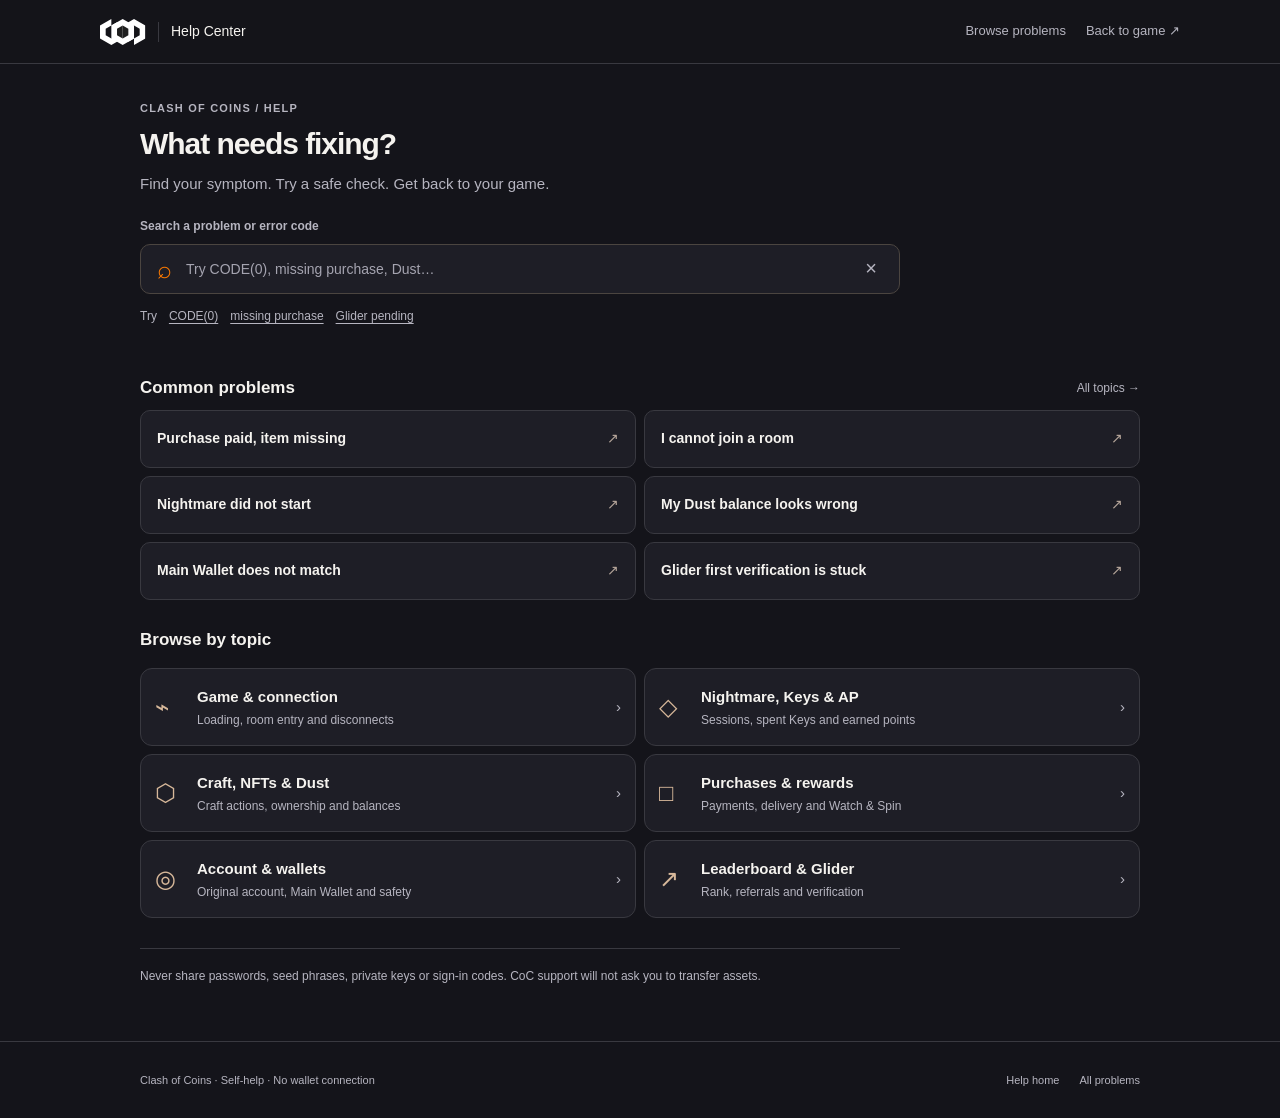
==== commit e8773f57: "Revert "feat: publish five troubleshooting page variants" This reverts commit c6950abd6a48057db379ac" ====
--- a/v1/index.html
+++ b/v1/index.html
@@ -1,37 +1 @@
-<!doctype html>
-<html lang="en">
-<head>
-<meta charset="UTF-8">
-<meta name="viewport" content="width=device-width,initial-scale=1">
-<meta name="theme-color" content="#14141a">
-<meta name="description" content="Safe, step-by-step troubleshooting for Clash of Coins.">
-<meta name="variant" content="v1-compact">
-<title>Clash of Coins Help Center</title>
-<link rel="stylesheet" href="styles.css">
-</head>
-<body data-variant="v1-compact">
-<a class="skip-link" href="#app">Skip to help content</a>
-<header class="site-header" role="banner">
-<div class="header-inner">
-<a class="brand" href="#home" aria-label="Clash of Coins Help Center home">
-<img src="assets/coc-logo.svg" alt="" width="46" height="30">
-<span>Help Center</span>
-</a>
-<nav aria-label="Primary navigation">
-<a href="#problems">Browse problems</a>
-<a class="back-game" href="https://clashofcoins.com" target="_blank" rel="noopener noreferrer">Back to game</a>
-</nav>
-</div>
-</header>
-<main id="app" tabindex="-1" role="main"></main>
-<footer role="contentinfo">
-<div class="footer-inner">
-<p><strong>Clash of Coins Help Center</strong><br><span>Self-help guidance. No sign-in or wallet connection.</span></p>
-<p class="footer-safety">CoC staff will never DM you first or ask for your password, seed phrase, private key, or sign-in code.</p>
-<div class="footer-links"><a href="#home">Help home</a><a href="#problems">Browse problems</a><span>English · Compact</span></div>
-</div>
-</footer>
-<script src="core.js"></script>
-<script src="app.js"></script>
-</body>
-</html>+<!doctype html><html lang="en"><head><meta charset="utf-8"><meta name="viewport" content="width=device-width,initial-scale=1"><meta name="theme-color" content="#14141a"><meta name="description" content="Safe, step-by-step Clash of Coins self-help. No sign-in, wallet connection or ticket form."><title>Clash of Coins Help</title><link rel="stylesheet" href="styles.css"><script type="module" src="app.mjs"></script></head><body data-variant="1"><a class="skip-link" href="#app">Skip to help content</a><header class="site-header"><div class="header-inner"><a class="brand" href="#home" aria-label="Clash of Coins Help home"><img src="assets/coc-logo.svg" alt="" width="46" height="32"><span class="divider"></span><span>Help Center</span></a><nav aria-label="Primary navigation"><a href="#browse">Browse problems</a><a href="https://clashofcoins.com" target="_blank" rel="noopener noreferrer">Back to game ↗</a></nav></div></header><main id="app" tabindex="-1"></main><footer class="site-footer"><div class="footer-inner"><span>Clash of Coins · Self-help · No wallet connection</span><div class="footer-links"><a href="#home">Help home</a><a href="#browse">All problems</a></div></div></footer><noscript><div class="container"><h1>Guided help needs JavaScript</h1><p>Do not repeat a pending purchase, claim, dismantle or Key use. Reopen the game only outside an active match. Never share secret recovery data.</p></div></noscript></body></html>
--- a/v1/styles.css
+++ b/v1/styles.css
@@ -1,131 +1,8 @@
-*,*::before,*::after{box-sizing:border-box;margin:0;padding:0}
-:root{
-  --bg:#14141A;--surface:#1E1E26;--row:#26262F;--row-hover:#2E2E38;
-  --text:rgba(255,255,255,.92);--body:rgba(255,255,255,.70);--muted:rgba(255,255,255,.50);--dim:rgba(255,255,255,.40);
-  --border:rgba(255,255,255,.10);--accent:#FF7B00;--accent-hover:#FF9D3D;
-  --success:#58F2A5;--error:#FF6B6B;--warn-bg:rgba(255,123,0,.08);--warn-text:#FFD9B0;
-  --radius:12px;--radius-sm:8px;
-  --font:system-ui,-apple-system,'Segoe UI',Roboto,sans-serif;--mono:ui-monospace,'SF Mono',Consolas,monospace;
-  --max-w:640px;
-}
-html{background:var(--bg);color:var(--text);font-family:var(--font);font-size:15px;line-height:1.5;-webkit-font-smoothing:antialiased}
-body{min-height:100vh;display:flex;flex-direction:column}
-.skip-link{position:absolute;top:-100px;left:8px;background:var(--accent);color:#000;padding:8px 16px;border-radius:var(--radius-sm);z-index:100;font-weight:600}
-.skip-link:focus{top:8px}
-a{color:var(--accent);text-decoration:none}a:hover{color:var(--accent-hover)}
-/* Header */
-.site-header{position:sticky;top:0;z-index:50;background:rgba(20,20,26,.95);backdrop-filter:blur(12px);border-bottom:1px solid var(--border)}
-.header-inner{max-width:var(--max-w);margin:0 auto;padding:0 16px;height:56px;display:flex;align-items:center;justify-content:space-between}
-.brand{display:flex;align-items:center;gap:8px;font-weight:700;font-size:14px;color:var(--text);text-decoration:none}
-.brand img{height:24px;width:auto}
-nav{display:flex;gap:16px;font-size:13px}
-nav a{color:var(--muted)}nav a:hover{color:var(--text)}
-.back-game{display:none}
-@media(min-width:480px){.back-game{display:inline}}
-/* Footer */
-footer{margin-top:auto;border-top:1px solid var(--border);padding:24px 16px;font-size:11px;color:var(--dim)}
-.footer-inner{max-width:var(--max-w);margin:0 auto}
-.footer-safety{margin-top:8px;color:var(--warn-text);font-size:10px}
-.footer-links{margin-top:12px;display:flex;gap:16px;flex-wrap:wrap}
-.footer-links a{color:var(--muted);font-size:11px}
-/* Main */
-#app{max-width:var(--max-w);margin:0 auto;padding:16px 16px 48px;width:100%;flex:1}
-/* Home */
-.home-title{font-size:24px;font-weight:800;line-height:1.2;margin-bottom:12px}
-.search-wrap{position:relative;margin-bottom:20px}
-.search-input{width:100%;background:var(--surface);border:1px solid var(--border);border-radius:var(--radius-sm);padding:10px 12px 10px 36px;font:inherit;font-size:14px;color:var(--text);outline:none;transition:border-color .15s}
-.search-input:focus{border-color:var(--accent)}
-.search-icon{position:absolute;left:12px;top:50%;transform:translateY(-50%);color:var(--muted);font-size:14px;pointer-events:none}
-.search-results{position:absolute;top:100%;left:0;right:0;background:var(--surface);border:1px solid var(--border);border-radius:var(--radius-sm);margin-top:4px;z-index:40;max-height:320px;overflow-y:auto}
-.search-results:empty{display:none}
-.search-result{padding:10px 12px;cursor:pointer;font-size:13px;border-bottom:1px solid var(--border);color:var(--body)}
-.search-result:last-child{border-bottom:none}
-.search-result:hover,.search-result.active{background:var(--row);color:var(--text)}
-.search-result .cat{font-size:10px;color:var(--dim);text-transform:uppercase;letter-spacing:.5px;margin-top:2px}
-.search-hint{font-size:11px;color:var(--dim);margin-top:6px}
-.search-no-match{padding:12px;font-size:13px;color:var(--muted)}
-/* Section labels */
-.section-label{font-size:10px;font-weight:700;text-transform:uppercase;letter-spacing:.8px;color:var(--muted);margin:20px 0 8px}
-/* Issue rows */
-.issue-row{display:flex;align-items:center;justify-content:space-between;padding:10px 12px;background:var(--surface);border:1px solid var(--border);border-radius:var(--radius-sm);margin-bottom:4px;cursor:pointer;font-size:13px;color:var(--body);transition:background .12s}
-.issue-row:hover{background:var(--row);color:var(--text)}
-.issue-row .chevron{color:var(--dim);font-size:12px;flex-shrink:0;margin-left:8px}
-.issue-row.limited{opacity:.6}
-.issue-row.limited::after{content:'limited';font-size:9px;color:var(--warn-text);margin-left:8px;text-transform:uppercase;letter-spacing:.5px}
-/* Category rows */
-.cat-row{display:flex;align-items:center;justify-content:space-between;padding:10px 12px;border-bottom:1px solid var(--border);cursor:pointer;font-size:13px;color:var(--body);transition:background .12s}
-.cat-row:hover{background:var(--row);color:var(--text)}
-.cat-row .count{font-size:11px;color:var(--dim);font-family:var(--mono)}
-.cat-row .chevron{color:var(--dim);margin-left:8px}
-/* Breadcrumb */
-.breadcrumb{font-size:11px;color:var(--dim);margin-bottom:12px;display:flex;gap:6px;align-items:center;flex-wrap:wrap}
-.breadcrumb a{color:var(--muted);font-size:11px}
-/* Article */
-.article-title{font-size:20px;font-weight:800;line-height:1.25;margin-bottom:4px}
-.article-problem{font-size:13px;color:var(--body);margin-bottom:10px;line-height:1.5}
-.caution-box{background:var(--warn-bg);border:1px solid rgba(255,123,0,.15);border-radius:var(--radius-sm);padding:8px 10px;font-size:12px;color:var(--warn-text);margin-bottom:16px;line-height:1.4}
-.what-happening{margin-bottom:14px}
-.what-happening-title{font-size:11px;font-weight:700;text-transform:uppercase;letter-spacing:.6px;color:var(--muted);margin-bottom:6px}
-.what-happening li{font-size:12px;color:var(--body);margin-bottom:3px;padding-left:12px;position:relative}
-.what-happening li::before{content:'·';position:absolute;left:0;color:var(--muted)}
-/* Split info banner */
-.split-banner{background:rgba(88,242,165,.06);border:1px solid rgba(88,242,165,.15);border-radius:var(--radius-sm);padding:8px 10px;font-size:11px;color:var(--success);margin-bottom:12px}
-/* Fixes */
-.fixes-label{font-size:11px;font-weight:700;text-transform:uppercase;letter-spacing:.6px;color:var(--muted);margin-bottom:8px}
-.fix-step{background:var(--surface);border:1px solid var(--border);border-radius:var(--radius-sm);margin-bottom:6px;overflow:hidden}
-.fix-header{padding:8px 10px;display:flex;align-items:center;gap:8px;cursor:pointer;font-size:13px;font-weight:600;color:var(--body)}
-.fix-header:hover{background:var(--row)}
-.fix-num{width:22px;height:22px;border-radius:50%;background:var(--row);display:flex;align-items:center;justify-content:center;font-size:11px;font-weight:700;color:var(--muted);flex-shrink:0;font-family:var(--mono)}
-.fix-step.active .fix-num{background:var(--accent);color:#000}
-.fix-step.completed .fix-num{background:var(--success);color:#000}
-.fix-step.completed .fix-header{color:var(--muted)}
-.fix-step.future{opacity:.4;pointer-events:none}
-.fix-body{padding:0 10px 10px 40px;font-size:12px;color:var(--body);line-height:1.5}
-.fix-body .action{margin-bottom:6px}
-.fix-body .expected{color:var(--muted);font-size:11px;margin-bottom:6px}
-.fix-body .next-text{font-size:11px;color:var(--dim);margin-bottom:8px}
-.fix-body .ambiguity{font-size:10px;color:var(--warn-text);margin-top:4px;padding:4px 6px;background:var(--warn-bg);border-radius:4px}
-/* Branch choices */
-.branch-list{display:flex;flex-direction:column;gap:3px;margin:8px 0}
-.branch-btn{display:block;width:100%;text-align:left;padding:8px 10px;background:var(--row);border:1px solid var(--border);border-radius:var(--radius-sm);font:inherit;font-size:12px;color:var(--body);cursor:pointer;transition:all .12s}
-.branch-btn:hover{background:var(--row-hover);color:var(--text)}
-.branch-btn.selected{background:rgba(255,123,0,.08);border-color:rgba(255,123,0,.3);color:var(--text)}
-.branch-note{font-size:11px;color:var(--body);padding:6px 10px;background:var(--surface);border-radius:var(--radius-sm);margin-top:4px}
-/* Outcome terminals (wallet-security) */
-.outcome-list{display:flex;flex-direction:column;gap:3px;margin:10px 0}
-.outcome-btn{display:block;width:100%;text-align:left;padding:10px 12px;background:var(--row);border:1px solid var(--border);border-radius:var(--radius-sm);font:inherit;font-size:12px;color:var(--body);cursor:pointer;transition:all .12s}
-.outcome-btn:hover{background:var(--row-hover);color:var(--text)}
-.outcome-result{padding:10px 12px;background:var(--surface);border:1px solid var(--border);border-radius:var(--radius-sm);margin-top:6px;font-size:12px;line-height:1.5}
-.outcome-result.safe{border-color:rgba(88,242,165,.2);color:var(--success)}
-.outcome-result.escalate{border-color:rgba(255,107,107,.2);color:var(--error)}
-/* Step actions */
-.step-actions{display:flex;gap:6px;flex-wrap:wrap;margin-top:8px}
-.btn{padding:7px 14px;border-radius:var(--radius-sm);font:inherit;font-size:12px;font-weight:600;cursor:pointer;border:1px solid transparent;transition:all .12s}
-.btn-primary{background:var(--accent);color:#000;border-color:var(--accent)}.btn-primary:hover{background:var(--accent-hover)}
-.btn-ghost{background:transparent;color:var(--muted);border-color:var(--border)}.btn-ghost:hover{background:var(--row);color:var(--text)}
-.btn-success{background:var(--success);color:#000}
-/* Solved state */
-.solved-panel{background:rgba(88,242,165,.06);border:1px solid rgba(88,242,165,.2);border-radius:var(--radius-sm);padding:14px;text-align:center;margin-top:16px}
-.solved-panel h3{color:var(--success);font-size:14px;margin-bottom:6px}
-.solved-panel a{font-size:12px}
-/* Discord fallback */
-.discord-fallback{margin-top:16px;background:var(--surface);border:1px solid var(--border);border-radius:var(--radius);padding:14px}
-.discord-fallback h3{font-size:13px;font-weight:700;margin-bottom:8px}
-.discord-fallback p{font-size:12px;color:var(--body);margin-bottom:8px;line-height:1.5}
-.discord-fallback .safety-note{font-size:10px;color:var(--warn-text);margin-top:8px}
-.discord-fallback .existing-ticket{font-size:11px;color:var(--muted);margin-top:6px;font-style:italic}
-.discord-link{display:inline-flex;align-items:center;gap:6px;padding:8px 16px;background:var(--accent);color:#000;border-radius:var(--radius-sm);font-size:13px;font-weight:600;text-decoration:none;margin-top:4px}
-.discord-link:hover{background:var(--accent-hover);color:#000}
-.copy-btn{margin-left:8px}
-/* Related */
-.related-section{margin-top:14px}
-.related-label{font-size:11px;font-weight:700;text-transform:uppercase;letter-spacing:.6px;color:var(--muted);margin-bottom:6px}
-.related-link{display:block;padding:7px 10px;border-bottom:1px solid var(--border);font-size:12px;color:var(--body);cursor:pointer;transition:background .12s}
-.related-link:hover{background:var(--row);color:var(--text)}
-/* Limited notice */
-.limited-notice{background:var(--warn-bg);border:1px solid rgba(255,123,0,.15);border-radius:var(--radius-sm);padding:8px 10px;font-size:11px;color:var(--warn-text);margin-bottom:12px}
-/* Category page */
-.cat-title{font-size:18px;font-weight:800;margin-bottom:4px}
-.cat-desc{font-size:12px;color:var(--body);margin-bottom:12px}
-/* Responsive */
-@media(max-width:359px){#app{padding:12px 12px 32px}.home-title{font-size:22px}.article-title{font-size:18px}}
+@font-face{font-family:Archivo;src:local('Archivo');font-display:swap}*{box-sizing:border-box}html{color-scheme:dark;scroll-padding-top:80px}body{--bg:#14141a;--surface:#1e1e26;--row:#26262f;--line:#393940;--text:#f5f3ef;--muted:#b6b5c0;--accent:#ff7b00;--green:#58f2a5;margin:0;background:var(--bg);color:var(--text);font:15px/1.55 Archivo,'Helvetica Neue',sans-serif}a{color:inherit}button,input{font:inherit}button,a,input,summary{-webkit-tap-highlight-color:transparent}button,summary{cursor:pointer}button{color:inherit}button:focus-visible,a:focus-visible,summary:focus-visible,input:focus-visible,[tabindex]:focus-visible{outline:2px solid #ffad64;outline-offset:4px}button{min-height:44px}button:disabled{cursor:default}h1,h2,h3,p{margin:0;overflow-wrap:anywhere}h1{font-size:30px;line-height:1.2;letter-spacing:-.035em;font-weight:750}h2{font-size:17px;line-height:1.4}h3{font-size:14px}p{color:var(--muted)}small{font-size:12px;line-height:1.4}strong{font-weight:650}a{text-decoration:none}.sr-only{position:absolute;width:1px;height:1px;overflow:hidden;clip:rect(0,0,0,0);white-space:nowrap}.skip-link{position:fixed;top:-80px;background:#fff;color:#111;padding:14px;z-index:99}.skip-link:focus{top:8px}.site-header{height:64px;border-bottom:1px solid var(--line);background:#14141af5}.header-inner{width:min(1080px,calc(100% - 40px));height:100%;margin:auto;display:flex;align-items:center;justify-content:space-between;gap:14px}.brand{display:flex;align-items:center;gap:12px;min-height:44px;font-size:14px}.brand img{width:46px;height:32px}.brand .divider{width:1px;height:20px;background:var(--line)}.site-header nav{display:flex;gap:20px;align-items:center}.site-header nav a{display:inline-flex;align-items:center;min-height:44px;color:var(--muted);font-size:13px}.site-header nav a:hover{color:#fff}.container{width:min(1000px,calc(100% - 40px));margin:auto;padding:36px 0 56px;min-width:0}.intro{margin-bottom:22px}.eyebrow{display:block;font-size:11px;font-weight:650;letter-spacing:.11em;text-transform:uppercase;color:var(--muted);margin-bottom:9px}.intro p{margin-top:10px;max-width:660px}.search{position:relative;max-width:760px;margin-bottom:28px}.search>label{display:block;font-size:12px;font-weight:600;color:var(--muted);margin-bottom:8px}.search-field{display:flex;align-items:center;gap:12px;padding:0 6px 0 16px;min-height:50px;background:var(--surface);border:1px solid #4b4540;border-radius:10px}.search-field>span{font-size:25px;color:var(--accent)}.search-field input{width:100%;min-width:0;background:transparent;border:0;color:var(--text);outline:none;height:48px;font-size:14px}.search-field:focus-within{border-color:var(--accent)}.search-field input::placeholder{color:#a5a4b0}.search-field button{background:transparent;border:0;min-width:44px;font-size:20px;color:var(--muted)}.search-examples{display:flex;align-items:center;gap:12px;flex-wrap:wrap;font-size:12px;color:var(--muted)}.search-examples button{padding:0;background:none;border:0;color:var(--muted);text-decoration:underline;text-underline-offset:3px;font-size:12px}.search-examples button:hover{color:var(--accent)}#search-results{position:absolute;z-index:10;top:79px;left:0;right:0;max-height:380px;overflow:auto;border:1px solid #59535a;border-radius:12px;background:#24242d;box-shadow:0 16px 40px #0007;padding:6px}#search-results [role=option]{padding:12px;min-height:58px;cursor:pointer;border-radius:7px}#search-results [role=option]:hover,#search-results [aria-selected=true]{background:#38343a;box-shadow:inset 3px 0 var(--accent)}#search-results strong,#search-results small{display:block}#search-results small{color:var(--muted);margin-top:2px}.no-results{padding:15px}.no-results a{display:inline-flex;min-height:44px;align-items:center;text-decoration:underline}section+section{margin-top:28px}.section-head{display:flex;justify-content:space-between;align-items:center;gap:16px}.section-head a{font-size:12px;min-height:44px;display:flex;align-items:center;color:var(--muted)}section>h2{margin-bottom:14px}.common-grid{display:grid;grid-template-columns:1fr 1fr;gap:8px}.issue-row{display:flex;justify-content:space-between;align-items:center;gap:16px;min-height:58px;padding:14px 16px;border:1px solid var(--line);border-radius:10px;background:var(--surface);font-size:14px}.issue-row:hover{border-color:#66616a;background:#292832}.issue-row>span:first-child{min-width:0}.issue-row>span:last-child{color:#b6a69a}.issue-row small{display:block;color:var(--muted);margin-top:5px}.topics{display:grid;grid-template-columns:1fr 1fr;gap:8px;margin-top:16px}.topic{display:flex;gap:12px;align-items:center;min-height:78px;padding:12px 14px;background:var(--surface);border:1px solid var(--line);border-radius:12px}.topic:hover{border-color:#76604a}.topic>span:nth-child(2){flex:1;min-width:0}.topic strong,.topic small{display:block}.topic small{color:var(--muted);margin-top:4px}.topic-symbol{width:30px;font-size:24px;color:#d7b89a;flex-shrink:0}.topic>span:last-child{color:var(--muted)}.quiet-safety{margin-top:30px;padding-top:18px;border-top:1px solid var(--line);font-size:12px;max-width:760px}.back,.breadcrumb a{display:inline-flex;align-items:center;min-height:44px;color:var(--muted);font-size:12px}.category-list{display:grid;gap:8px;max-width:800px}.breadcrumb{display:flex;align-items:center;gap:12px;font-size:12px;color:var(--muted);margin-bottom:20px;flex-wrap:wrap}.article-layout{display:grid;grid-template-columns:minmax(0,720px) 216px;gap:48px;align-items:start}.article{min-width:0;grid-column:1;grid-row:1}.article-intro h1{font-size:28px;max-width:700px}.article-intro>p{margin-top:14px}.caution{display:flex;gap:12px;padding:12px 14px;background:#ff7b000b;border-left:2px solid #c87933;border-radius:0 8px 8px 0;margin-top:18px;font-size:13px}.caution>span{color:#ffaf69}.caution p{color:#e3c5a9}.source-note{font-size:12px;color:#c3bec7}.fix-stack{margin-top:24px}.current-step{padding:24px;border:1px solid #49434b;border-radius:16px;background:var(--surface)}.step-top{display:flex;align-items:center;gap:10px;margin-bottom:12px}.step-top .eyebrow{margin:0}.step-marker{background:#3b322a;color:#ffd2a7;display:grid;place-items:center;width:26px;height:26px;border-radius:7px;font-size:12px}.current-step h2{margin-bottom:10px;font-size:18px}.current-step>p{margin-top:10px}.expected{padding:12px 0 14px;border-bottom:1px solid var(--line);font-size:13px}.expected strong{display:block;color:#e9e4dd;margin-bottom:4px}.current-step h3{margin:18px 0 12px}.answers{display:grid;gap:8px}.answer{display:flex;align-items:center;justify-content:space-between;text-align:left;gap:12px;width:100%;min-height:48px;padding:11px 14px;border:1px solid #42414b;border-radius:9px;background:var(--row);font-size:14px}.answer:hover{background:#353039;border-color:#b9783c}.answer>span:last-child{color:var(--accent)}.skip{display:flex;flex-wrap:wrap;gap:8px 18px;margin-top:8px}.skip button,.restart{border:0;background:none;color:var(--muted);text-decoration:underline;text-underline-offset:3px;padding:0;font-size:12px}.completed{display:flex;align-items:center;gap:10px;border-bottom:1px solid var(--line);padding:8px 0;margin-bottom:10px;font-size:12px}.completed>span:first-child{color:var(--green)}.completed>span:nth-child(2){flex:1}.completed small{display:block;color:var(--muted);font-size:11px}.completed button{border:0;background:transparent;color:var(--muted);font-size:12px;min-width:48px}.related{margin-top:28px}.related h2{margin-bottom:3px}.related>p{font-size:12px;margin-bottom:12px}.related .issue-row{border:0;border-top:1px solid var(--line);border-radius:0;background:none;padding:12px 0;min-height:48px}.support{margin-top:28px;padding:20px;border:1px solid #625043;border-radius:14px;background:#201e22}.support h2{margin-bottom:10px}.support .intake{font-size:12px;margin:12px 0 18px}.support .small{margin-top:12px}.small{font-size:12px;color:var(--muted)}.button{display:inline-flex;align-items:center;justify-content:center;min-height:44px;border:1px solid #55515a;background:transparent;border-radius:8px;padding:10px 14px;font-size:13px;cursor:pointer}.button.primary{background:var(--accent);color:#17110b;border-color:var(--accent);font-weight:700}.outcome{padding:22px;border:1px solid #467760;border-radius:14px;background:#58f2a50a}.outcome.wait{border-color:#83654b;background:#ff7b0008}.outcome h2{margin-bottom:10px}.outcome .button{margin-top:16px;margin-right:6px}.feedback{display:flex;align-items:center;flex-wrap:wrap;gap:10px;font-size:12px;margin-top:18px;border-top:1px solid var(--line);padding-top:8px}.feedback button{border:0;background:none;text-decoration:underline;min-width:44px}.feedback-status{width:100%;color:var(--muted)}.governance{border-top:1px solid var(--line);margin-top:28px;font-size:12px;color:var(--muted)}.governance summary{min-height:44px;display:flex;align-items:center;cursor:pointer}.governance summary:before{content:'+';margin-right:10px}.governance[open] summary:before{content:'−'}.governance dl{display:grid;grid-template-columns:130px 1fr;gap:8px;margin:14px 0}.governance dd{margin:0}.restart{margin-top:8px}.reading-rail{grid-column:2;grid-row:1;padding-top:4px;position:sticky;top:24px}.reading-rail p{font-size:14px;color:#ded5ca}.rail-rule{height:1px;background:var(--line);margin:20px 0}.site-footer{border-top:1px solid var(--line)}.footer-inner{width:min(1000px,calc(100% - 40px));margin:auto;padding:16px 0;display:flex;gap:12px;align-items:center;justify-content:space-between;font-size:11px;color:var(--muted)}.footer-inner a{display:inline-flex;align-items:center;min-height:44px}.footer-links{display:flex;gap:20px}.workspace{display:grid;grid-template-columns:300px 1fr;gap:24px}.topic-rail{display:grid;gap:8px;align-content:start}.topic-rail h2{margin-bottom:6px}.topic-rail .topic{padding:10px;min-height:70px}.topic-rail .topic small{font-size:11px}.workspace-start{background:var(--surface);border:1px solid var(--line);border-radius:16px;padding:24px;margin:0}.workspace-start>p{font-size:13px;margin:10px 0 20px}.workspace-start .issue-row{background:transparent;border:0;border-top:1px solid var(--line);border-radius:0;padding-inline:0}.workspace-nav{grid-column:1;grid-row:1;border-right:1px solid var(--line);padding-right:24px;min-width:0}.workspace-nav h2{margin:14px 0;font-size:14px}.workspace-nav>a:not(.back){display:flex;align-items:center;min-height:48px;padding:10px;font-size:12px;border-radius:8px;color:var(--muted)}.workspace-nav>a[aria-current]{color:#ffd6b0!important;background:#ff7b0012;border-left:2px solid var(--accent)}body[data-variant='2'] .article-layout{grid-template-columns:250px minmax(0,1fr);gap:30px}body[data-variant='2'] .article{grid-column:2}body[data-variant='2'] .article-container{width:min(1080px,calc(100% - 40px))}body[data-variant='2']{--bg:#17171c;--surface:#202027}.triage-home{max-width:760px;margin:auto}.triage-panel{background:var(--surface);border:1px solid var(--line);border-radius:18px;padding:24px}.triage-choices{display:grid;grid-template-columns:1fr 1fr;gap:10px}.triage-choice{padding:16px;min-height:102px;display:flex;align-items:center;justify-content:space-between;gap:10px;background:var(--row);border:1px solid var(--line);border-radius:12px;font-size:14px}.triage-choice small{display:block;color:var(--muted);margin-top:8px}.triage-choice>span:last-child{color:var(--accent)}.triage-choice:hover{border-color:#a3774f}.search-alternative{margin-top:28px}.search-alternative h2{font-size:14px;margin-bottom:12px}.focus-progress{font-size:12px;display:flex;gap:12px;align-items:center;margin-bottom:24px;color:#d4c2ae;flex-wrap:wrap}.focus-progress span{color:#8c837c}body[data-variant='3'] .article-layout{display:block;max-width:660px;margin:auto}body[data-variant='3'] .article-container{max-width:760px}body[data-variant='3'] .current-step{border-top:3px solid var(--accent);padding:28px}body[data-variant='3'] .article-intro h1{font-size:26px}body[data-variant='3']{--bg:#141316;--surface:#211f24}.journeys{display:grid;grid-template-columns:repeat(3,1fr);gap:14px}.journey{margin:0!important;border:1px solid var(--line);border-radius:14px;padding:16px;background:var(--surface);min-width:0}.journey-head{display:flex;gap:10px;align-items:center;margin-bottom:16px}.journey-head h2{font-size:15px}.journey-number{font-size:11px;color:#efb984;border:1px solid #806043;border-radius:6px;padding:4px}.journey .issue-row{background:none;border:0;border-top:1px solid var(--line);border-radius:0;padding:12px 0;font-size:12px;min-height:62px}.all-in-stage{display:flex;min-height:44px;align-items:center;color:#d0b18d;font-size:11px;margin-top:8px}.action-track{display:flex;gap:16px;list-style:none;padding:0;margin:24px 0}.action-track li{flex:1;min-width:0;font-size:11px;color:var(--muted);border-top:2px solid var(--line);padding-top:10px}.action-track span{display:block;margin-bottom:5px}.action-track .active{border-color:var(--accent);color:#f5ca9e}body[data-variant='4'] .article-layout{display:block;max-width:760px}body[data-variant='4'] .current-step{border-radius:6px}body[data-variant='4'] .article-intro{padding-bottom:16px;border-bottom:1px solid var(--line)}body[data-variant='4']{--bg:#151414;--surface:#211e1d;--row:#2a2725;--line:#423b36}.guidebook{max-width:820px;border-top:1px solid var(--line)}.topic-book{border-bottom:1px solid var(--line)}.topic-book>summary{display:flex;justify-content:space-between;gap:20px;align-items:center;min-height:88px;padding:18px 8px;list-style:none}.topic-book>summary:after{content:'+';font-size:22px;color:#e0b58d}.topic-book[open]>summary:after{content:'−'}.topic-book summary>span:first-child{flex:1}.topic-book summary strong,.topic-book summary small{display:block}.topic-book summary small{margin-top:5px;color:var(--muted)}.count{font-size:12px;color:var(--muted)}.book-index{padding:0 0 20px 24px;display:grid;gap:8px}.book-index .issue-row{border:0;border-left:1px solid #73604f;border-radius:0;background:var(--surface)}.book-switch{border-bottom:1px solid var(--line);margin-bottom:24px;color:var(--muted);font-size:12px}.book-switch summary{min-height:48px;padding:10px 0}.book-switch .issue-row{margin-bottom:8px}.book-article{min-width:0}body[data-variant='5'] .article-layout{display:block;max-width:760px}body[data-variant='5'] .current-step{border:0;border-left:2px solid var(--accent);border-radius:0;background:transparent;padding:4px 0 4px 24px}body[data-variant='5'] .answer{background:var(--surface);border-radius:4px}body[data-variant='5'] .article-intro h1{font-size:28px}
+@media(max-width:800px){.article-layout{display:block}.reading-rail{display:none}.workspace{grid-template-columns:1fr}.topic-rail{grid-template-columns:1fr 1fr}.topic-rail h2{grid-column:1/-1}.workspace-start{padding:20px}.workspace-nav{display:none}body[data-variant='2'] .article-layout{display:block}.journeys{grid-template-columns:1fr 1fr}.article-container{max-width:720px}.footer-inner{align-items:flex-start;flex-direction:column;gap:0}}
+@media(max-width:540px){body{font-size:14px}.site-header{height:56px}.header-inner,.container,.footer-inner,body[data-variant='2'] .article-container{width:calc(100% - 32px)}.brand{gap:9px}.brand img{width:35px;height:26px}.brand .divider{display:none}.brand span:last-child{font-size:12px}.site-header nav a{font-size:12px}.site-header nav a:first-child{display:none}.container{padding-top:24px;padding-bottom:40px}h1{font-size:26px}.intro p{font-size:14px;margin-top:9px}.intro{margin-bottom:18px}.search{margin-bottom:22px}.search-field{padding-left:12px}.search-field input{font-size:12px}.search-examples{gap:4px 12px}.common-grid,.topics,.triage-choices,.journeys,.topic-rail{grid-template-columns:1fr}.common-grid .issue-row{min-height:56px}.topics{gap:8px}.topic{min-height:72px}.topic small{font-size:11px}.article-intro h1,body[data-variant='3'] .article-intro h1,body[data-variant='5'] .article-intro h1{font-size:24px}.article-intro>p{margin-top:12px}.breadcrumb{margin-bottom:14px;gap:8px;font-size:11px}.caution{padding:10px 12px;font-size:12px;margin-top:14px}.current-step,body[data-variant='3'] .current-step{padding:17px;border-radius:12px}.current-step h2{font-size:17px}.answer{padding:11px 12px;font-size:13px;min-height:48px}.expected{font-size:12px}.step-top .eyebrow{font-size:10px}.completed{font-size:11px}.completed small{font-size:10px}.related{margin-top:24px}.related .issue-row{font-size:13px}.support,.outcome{padding:17px}.support .button{width:100%}.outcome .button{width:100%;margin-right:0}.governance dl{grid-template-columns:1fr;gap:4px}.governance dd{margin-bottom:8px}.quiet-safety{font-size:11px}.triage-panel{padding:16px}.triage-choice{min-height:76px;padding:13px}.triage-choice small{margin-top:4px;font-size:11px}.triage-home .intro{margin-bottom:18px}.journey{padding:14px}.journey .issue-row{min-height:48px}.journey-head{margin-bottom:10px}.action-track{gap:8px}.action-track li{font-size:10px}.book-index{padding-left:12px}.topic-book>summary{padding:15px 0;gap:12px}.topic-book summary small{font-size:11px}.book-switch summary{min-height:48px}.focus-progress{font-size:10px;gap:8px}body[data-variant='5'] .current-step{padding:0 0 0 14px}.footer-links{gap:20px}.footer-inner{font-size:11px}}
+@media(max-width:359px){.header-inner,.container,.footer-inner,body[data-variant='2'] .article-container{width:calc(100% - 24px)}.article-intro h1,body[data-variant='3'] .article-intro h1,body[data-variant='5'] .article-intro h1{font-size:22px}.search-examples{gap:0 10px}.search-examples button{font-size:11px}.current-step,body[data-variant='3'] .current-step{padding:14px}.topic{padding:12px}.brand{gap:6px}}
+@font-face{font-family:CoCArchivo;src:url('assets/archivo-regular.ttf') format('truetype');font-style:normal;font-weight:400;font-display:swap}
+@font-face{font-family:CoCArchivo;src:url('assets/archivo-bold.ttf') format('truetype');font-style:normal;font-weight:500 800;font-display:swap}
+body{font-family:CoCArchivo,'Helvetica Neue',sans-serif}
+@media(prefers-reduced-motion:no-preference){.current-step{animation:reveal .18s ease-out}@keyframes reveal{from{opacity:.5;transform:translateY(4px)}to{opacity:1;transform:none}}}
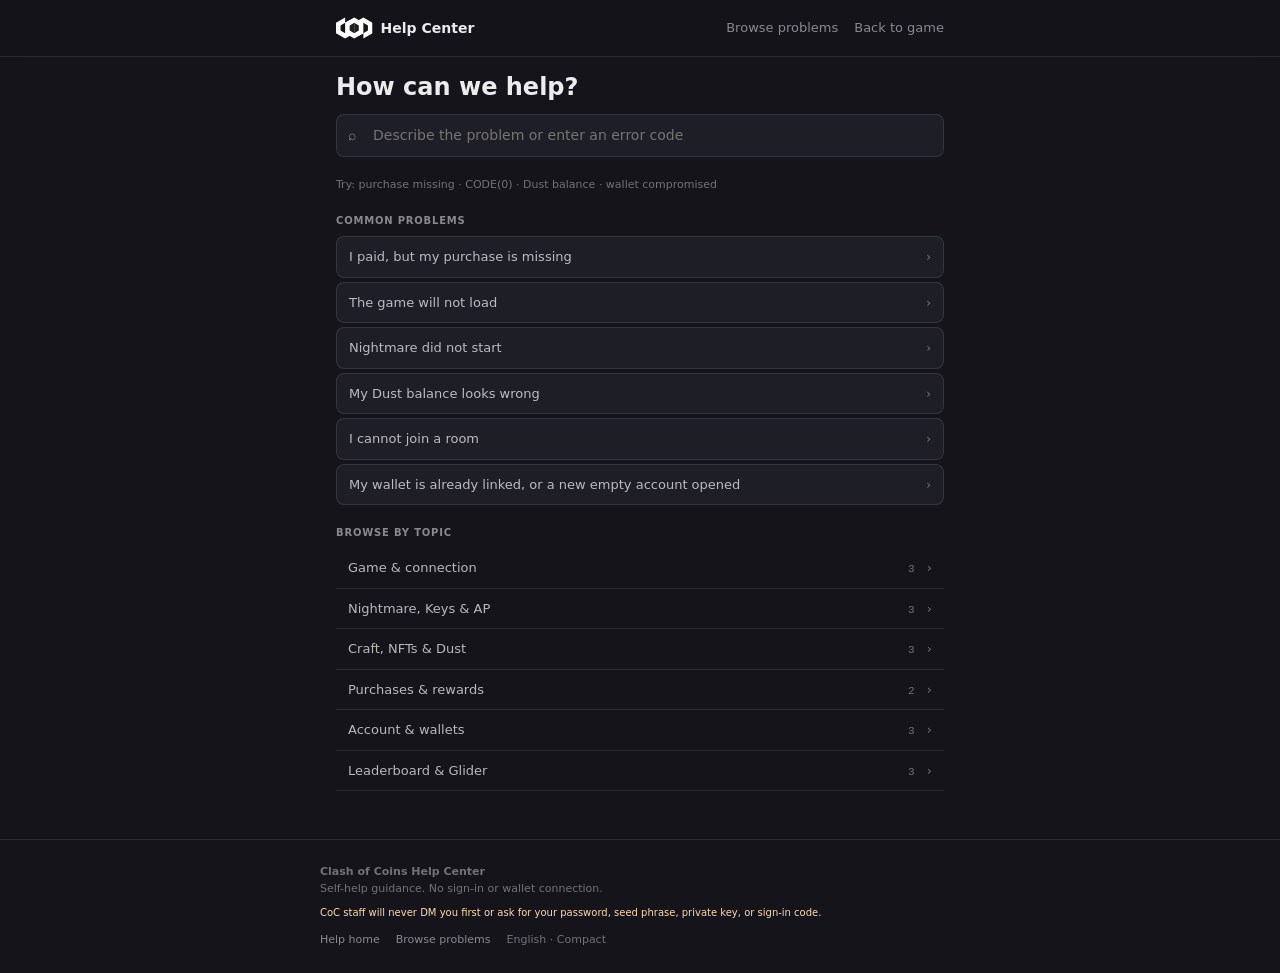
==== commit b905fcc9: "fix: restore user-authorized clean help variants" ====
--- a/v1/index.html
+++ b/v1/index.html
@@ -1 +1,37 @@
-<!doctype html><html lang="en"><head><meta charset="utf-8"><meta name="viewport" content="width=device-width,initial-scale=1"><meta name="theme-color" content="#14141a"><meta name="description" content="Safe, step-by-step Clash of Coins self-help. No sign-in, wallet connection or ticket form."><title>Clash of Coins Help</title><link rel="stylesheet" href="styles.css"><script type="module" src="app.mjs"></script></head><body data-variant="1"><a class="skip-link" href="#app">Skip to help content</a><header class="site-header"><div class="header-inner"><a class="brand" href="#home" aria-label="Clash of Coins Help home"><img src="assets/coc-logo.svg" alt="" width="46" height="32"><span class="divider"></span><span>Help Center</span></a><nav aria-label="Primary navigation"><a href="#browse">Browse problems</a><a href="https://clashofcoins.com" target="_blank" rel="noopener noreferrer">Back to game ↗</a></nav></div></header><main id="app" tabindex="-1"></main><footer class="site-footer"><div class="footer-inner"><span>Clash of Coins · Self-help · No wallet connection</span><div class="footer-links"><a href="#home">Help home</a><a href="#browse">All problems</a></div></div></footer><noscript><div class="container"><h1>Guided help needs JavaScript</h1><p>Do not repeat a pending purchase, claim, dismantle or Key use. Reopen the game only outside an active match. Never share secret recovery data.</p></div></noscript></body></html>+<!doctype html>
+<html lang="en">
+<head>
+<meta charset="UTF-8">
+<meta name="viewport" content="width=device-width,initial-scale=1">
+<meta name="theme-color" content="#14141a">
+<meta name="description" content="Safe, step-by-step troubleshooting for Clash of Coins.">
+<meta name="variant" content="v1-compact">
+<title>Clash of Coins Help Center</title>
+<link rel="stylesheet" href="styles.css">
+</head>
+<body data-variant="v1-compact">
+<a class="skip-link" href="#app">Skip to help content</a>
+<header class="site-header" role="banner">
+<div class="header-inner">
+<a class="brand" href="#home" aria-label="Clash of Coins Help Center home">
+<img src="assets/coc-logo.svg" alt="" width="46" height="30">
+<span>Help Center</span>
+</a>
+<nav aria-label="Primary navigation">
+<a href="#problems">Browse problems</a>
+<a class="back-game" href="https://clashofcoins.com" target="_blank" rel="noopener noreferrer">Back to game</a>
+</nav>
+</div>
+</header>
+<main id="app" tabindex="-1" role="main"></main>
+<footer role="contentinfo">
+<div class="footer-inner">
+<p><strong>Clash of Coins Help Center</strong><br><span>Self-help guidance. No sign-in or wallet connection.</span></p>
+<p class="footer-safety">CoC staff will never DM you first or ask for your password, seed phrase, private key, or sign-in code.</p>
+<div class="footer-links"><a href="#home">Help home</a><a href="#problems">Browse problems</a><span>English · Compact</span></div>
+</div>
+</footer>
+<script src="core.js"></script>
+<script src="app.js"></script>
+</body>
+</html>
--- a/v1/styles.css
+++ b/v1/styles.css
@@ -1,8 +1,131 @@
-@font-face{font-family:Archivo;src:local('Archivo');font-display:swap}*{box-sizing:border-box}html{color-scheme:dark;scroll-padding-top:80px}body{--bg:#14141a;--surface:#1e1e26;--row:#26262f;--line:#393940;--text:#f5f3ef;--muted:#b6b5c0;--accent:#ff7b00;--green:#58f2a5;margin:0;background:var(--bg);color:var(--text);font:15px/1.55 Archivo,'Helvetica Neue',sans-serif}a{color:inherit}button,input{font:inherit}button,a,input,summary{-webkit-tap-highlight-color:transparent}button,summary{cursor:pointer}button{color:inherit}button:focus-visible,a:focus-visible,summary:focus-visible,input:focus-visible,[tabindex]:focus-visible{outline:2px solid #ffad64;outline-offset:4px}button{min-height:44px}button:disabled{cursor:default}h1,h2,h3,p{margin:0;overflow-wrap:anywhere}h1{font-size:30px;line-height:1.2;letter-spacing:-.035em;font-weight:750}h2{font-size:17px;line-height:1.4}h3{font-size:14px}p{color:var(--muted)}small{font-size:12px;line-height:1.4}strong{font-weight:650}a{text-decoration:none}.sr-only{position:absolute;width:1px;height:1px;overflow:hidden;clip:rect(0,0,0,0);white-space:nowrap}.skip-link{position:fixed;top:-80px;background:#fff;color:#111;padding:14px;z-index:99}.skip-link:focus{top:8px}.site-header{height:64px;border-bottom:1px solid var(--line);background:#14141af5}.header-inner{width:min(1080px,calc(100% - 40px));height:100%;margin:auto;display:flex;align-items:center;justify-content:space-between;gap:14px}.brand{display:flex;align-items:center;gap:12px;min-height:44px;font-size:14px}.brand img{width:46px;height:32px}.brand .divider{width:1px;height:20px;background:var(--line)}.site-header nav{display:flex;gap:20px;align-items:center}.site-header nav a{display:inline-flex;align-items:center;min-height:44px;color:var(--muted);font-size:13px}.site-header nav a:hover{color:#fff}.container{width:min(1000px,calc(100% - 40px));margin:auto;padding:36px 0 56px;min-width:0}.intro{margin-bottom:22px}.eyebrow{display:block;font-size:11px;font-weight:650;letter-spacing:.11em;text-transform:uppercase;color:var(--muted);margin-bottom:9px}.intro p{margin-top:10px;max-width:660px}.search{position:relative;max-width:760px;margin-bottom:28px}.search>label{display:block;font-size:12px;font-weight:600;color:var(--muted);margin-bottom:8px}.search-field{display:flex;align-items:center;gap:12px;padding:0 6px 0 16px;min-height:50px;background:var(--surface);border:1px solid #4b4540;border-radius:10px}.search-field>span{font-size:25px;color:var(--accent)}.search-field input{width:100%;min-width:0;background:transparent;border:0;color:var(--text);outline:none;height:48px;font-size:14px}.search-field:focus-within{border-color:var(--accent)}.search-field input::placeholder{color:#a5a4b0}.search-field button{background:transparent;border:0;min-width:44px;font-size:20px;color:var(--muted)}.search-examples{display:flex;align-items:center;gap:12px;flex-wrap:wrap;font-size:12px;color:var(--muted)}.search-examples button{padding:0;background:none;border:0;color:var(--muted);text-decoration:underline;text-underline-offset:3px;font-size:12px}.search-examples button:hover{color:var(--accent)}#search-results{position:absolute;z-index:10;top:79px;left:0;right:0;max-height:380px;overflow:auto;border:1px solid #59535a;border-radius:12px;background:#24242d;box-shadow:0 16px 40px #0007;padding:6px}#search-results [role=option]{padding:12px;min-height:58px;cursor:pointer;border-radius:7px}#search-results [role=option]:hover,#search-results [aria-selected=true]{background:#38343a;box-shadow:inset 3px 0 var(--accent)}#search-results strong,#search-results small{display:block}#search-results small{color:var(--muted);margin-top:2px}.no-results{padding:15px}.no-results a{display:inline-flex;min-height:44px;align-items:center;text-decoration:underline}section+section{margin-top:28px}.section-head{display:flex;justify-content:space-between;align-items:center;gap:16px}.section-head a{font-size:12px;min-height:44px;display:flex;align-items:center;color:var(--muted)}section>h2{margin-bottom:14px}.common-grid{display:grid;grid-template-columns:1fr 1fr;gap:8px}.issue-row{display:flex;justify-content:space-between;align-items:center;gap:16px;min-height:58px;padding:14px 16px;border:1px solid var(--line);border-radius:10px;background:var(--surface);font-size:14px}.issue-row:hover{border-color:#66616a;background:#292832}.issue-row>span:first-child{min-width:0}.issue-row>span:last-child{color:#b6a69a}.issue-row small{display:block;color:var(--muted);margin-top:5px}.topics{display:grid;grid-template-columns:1fr 1fr;gap:8px;margin-top:16px}.topic{display:flex;gap:12px;align-items:center;min-height:78px;padding:12px 14px;background:var(--surface);border:1px solid var(--line);border-radius:12px}.topic:hover{border-color:#76604a}.topic>span:nth-child(2){flex:1;min-width:0}.topic strong,.topic small{display:block}.topic small{color:var(--muted);margin-top:4px}.topic-symbol{width:30px;font-size:24px;color:#d7b89a;flex-shrink:0}.topic>span:last-child{color:var(--muted)}.quiet-safety{margin-top:30px;padding-top:18px;border-top:1px solid var(--line);font-size:12px;max-width:760px}.back,.breadcrumb a{display:inline-flex;align-items:center;min-height:44px;color:var(--muted);font-size:12px}.category-list{display:grid;gap:8px;max-width:800px}.breadcrumb{display:flex;align-items:center;gap:12px;font-size:12px;color:var(--muted);margin-bottom:20px;flex-wrap:wrap}.article-layout{display:grid;grid-template-columns:minmax(0,720px) 216px;gap:48px;align-items:start}.article{min-width:0;grid-column:1;grid-row:1}.article-intro h1{font-size:28px;max-width:700px}.article-intro>p{margin-top:14px}.caution{display:flex;gap:12px;padding:12px 14px;background:#ff7b000b;border-left:2px solid #c87933;border-radius:0 8px 8px 0;margin-top:18px;font-size:13px}.caution>span{color:#ffaf69}.caution p{color:#e3c5a9}.source-note{font-size:12px;color:#c3bec7}.fix-stack{margin-top:24px}.current-step{padding:24px;border:1px solid #49434b;border-radius:16px;background:var(--surface)}.step-top{display:flex;align-items:center;gap:10px;margin-bottom:12px}.step-top .eyebrow{margin:0}.step-marker{background:#3b322a;color:#ffd2a7;display:grid;place-items:center;width:26px;height:26px;border-radius:7px;font-size:12px}.current-step h2{margin-bottom:10px;font-size:18px}.current-step>p{margin-top:10px}.expected{padding:12px 0 14px;border-bottom:1px solid var(--line);font-size:13px}.expected strong{display:block;color:#e9e4dd;margin-bottom:4px}.current-step h3{margin:18px 0 12px}.answers{display:grid;gap:8px}.answer{display:flex;align-items:center;justify-content:space-between;text-align:left;gap:12px;width:100%;min-height:48px;padding:11px 14px;border:1px solid #42414b;border-radius:9px;background:var(--row);font-size:14px}.answer:hover{background:#353039;border-color:#b9783c}.answer>span:last-child{color:var(--accent)}.skip{display:flex;flex-wrap:wrap;gap:8px 18px;margin-top:8px}.skip button,.restart{border:0;background:none;color:var(--muted);text-decoration:underline;text-underline-offset:3px;padding:0;font-size:12px}.completed{display:flex;align-items:center;gap:10px;border-bottom:1px solid var(--line);padding:8px 0;margin-bottom:10px;font-size:12px}.completed>span:first-child{color:var(--green)}.completed>span:nth-child(2){flex:1}.completed small{display:block;color:var(--muted);font-size:11px}.completed button{border:0;background:transparent;color:var(--muted);font-size:12px;min-width:48px}.related{margin-top:28px}.related h2{margin-bottom:3px}.related>p{font-size:12px;margin-bottom:12px}.related .issue-row{border:0;border-top:1px solid var(--line);border-radius:0;background:none;padding:12px 0;min-height:48px}.support{margin-top:28px;padding:20px;border:1px solid #625043;border-radius:14px;background:#201e22}.support h2{margin-bottom:10px}.support .intake{font-size:12px;margin:12px 0 18px}.support .small{margin-top:12px}.small{font-size:12px;color:var(--muted)}.button{display:inline-flex;align-items:center;justify-content:center;min-height:44px;border:1px solid #55515a;background:transparent;border-radius:8px;padding:10px 14px;font-size:13px;cursor:pointer}.button.primary{background:var(--accent);color:#17110b;border-color:var(--accent);font-weight:700}.outcome{padding:22px;border:1px solid #467760;border-radius:14px;background:#58f2a50a}.outcome.wait{border-color:#83654b;background:#ff7b0008}.outcome h2{margin-bottom:10px}.outcome .button{margin-top:16px;margin-right:6px}.feedback{display:flex;align-items:center;flex-wrap:wrap;gap:10px;font-size:12px;margin-top:18px;border-top:1px solid var(--line);padding-top:8px}.feedback button{border:0;background:none;text-decoration:underline;min-width:44px}.feedback-status{width:100%;color:var(--muted)}.governance{border-top:1px solid var(--line);margin-top:28px;font-size:12px;color:var(--muted)}.governance summary{min-height:44px;display:flex;align-items:center;cursor:pointer}.governance summary:before{content:'+';margin-right:10px}.governance[open] summary:before{content:'−'}.governance dl{display:grid;grid-template-columns:130px 1fr;gap:8px;margin:14px 0}.governance dd{margin:0}.restart{margin-top:8px}.reading-rail{grid-column:2;grid-row:1;padding-top:4px;position:sticky;top:24px}.reading-rail p{font-size:14px;color:#ded5ca}.rail-rule{height:1px;background:var(--line);margin:20px 0}.site-footer{border-top:1px solid var(--line)}.footer-inner{width:min(1000px,calc(100% - 40px));margin:auto;padding:16px 0;display:flex;gap:12px;align-items:center;justify-content:space-between;font-size:11px;color:var(--muted)}.footer-inner a{display:inline-flex;align-items:center;min-height:44px}.footer-links{display:flex;gap:20px}.workspace{display:grid;grid-template-columns:300px 1fr;gap:24px}.topic-rail{display:grid;gap:8px;align-content:start}.topic-rail h2{margin-bottom:6px}.topic-rail .topic{padding:10px;min-height:70px}.topic-rail .topic small{font-size:11px}.workspace-start{background:var(--surface);border:1px solid var(--line);border-radius:16px;padding:24px;margin:0}.workspace-start>p{font-size:13px;margin:10px 0 20px}.workspace-start .issue-row{background:transparent;border:0;border-top:1px solid var(--line);border-radius:0;padding-inline:0}.workspace-nav{grid-column:1;grid-row:1;border-right:1px solid var(--line);padding-right:24px;min-width:0}.workspace-nav h2{margin:14px 0;font-size:14px}.workspace-nav>a:not(.back){display:flex;align-items:center;min-height:48px;padding:10px;font-size:12px;border-radius:8px;color:var(--muted)}.workspace-nav>a[aria-current]{color:#ffd6b0!important;background:#ff7b0012;border-left:2px solid var(--accent)}body[data-variant='2'] .article-layout{grid-template-columns:250px minmax(0,1fr);gap:30px}body[data-variant='2'] .article{grid-column:2}body[data-variant='2'] .article-container{width:min(1080px,calc(100% - 40px))}body[data-variant='2']{--bg:#17171c;--surface:#202027}.triage-home{max-width:760px;margin:auto}.triage-panel{background:var(--surface);border:1px solid var(--line);border-radius:18px;padding:24px}.triage-choices{display:grid;grid-template-columns:1fr 1fr;gap:10px}.triage-choice{padding:16px;min-height:102px;display:flex;align-items:center;justify-content:space-between;gap:10px;background:var(--row);border:1px solid var(--line);border-radius:12px;font-size:14px}.triage-choice small{display:block;color:var(--muted);margin-top:8px}.triage-choice>span:last-child{color:var(--accent)}.triage-choice:hover{border-color:#a3774f}.search-alternative{margin-top:28px}.search-alternative h2{font-size:14px;margin-bottom:12px}.focus-progress{font-size:12px;display:flex;gap:12px;align-items:center;margin-bottom:24px;color:#d4c2ae;flex-wrap:wrap}.focus-progress span{color:#8c837c}body[data-variant='3'] .article-layout{display:block;max-width:660px;margin:auto}body[data-variant='3'] .article-container{max-width:760px}body[data-variant='3'] .current-step{border-top:3px solid var(--accent);padding:28px}body[data-variant='3'] .article-intro h1{font-size:26px}body[data-variant='3']{--bg:#141316;--surface:#211f24}.journeys{display:grid;grid-template-columns:repeat(3,1fr);gap:14px}.journey{margin:0!important;border:1px solid var(--line);border-radius:14px;padding:16px;background:var(--surface);min-width:0}.journey-head{display:flex;gap:10px;align-items:center;margin-bottom:16px}.journey-head h2{font-size:15px}.journey-number{font-size:11px;color:#efb984;border:1px solid #806043;border-radius:6px;padding:4px}.journey .issue-row{background:none;border:0;border-top:1px solid var(--line);border-radius:0;padding:12px 0;font-size:12px;min-height:62px}.all-in-stage{display:flex;min-height:44px;align-items:center;color:#d0b18d;font-size:11px;margin-top:8px}.action-track{display:flex;gap:16px;list-style:none;padding:0;margin:24px 0}.action-track li{flex:1;min-width:0;font-size:11px;color:var(--muted);border-top:2px solid var(--line);padding-top:10px}.action-track span{display:block;margin-bottom:5px}.action-track .active{border-color:var(--accent);color:#f5ca9e}body[data-variant='4'] .article-layout{display:block;max-width:760px}body[data-variant='4'] .current-step{border-radius:6px}body[data-variant='4'] .article-intro{padding-bottom:16px;border-bottom:1px solid var(--line)}body[data-variant='4']{--bg:#151414;--surface:#211e1d;--row:#2a2725;--line:#423b36}.guidebook{max-width:820px;border-top:1px solid var(--line)}.topic-book{border-bottom:1px solid var(--line)}.topic-book>summary{display:flex;justify-content:space-between;gap:20px;align-items:center;min-height:88px;padding:18px 8px;list-style:none}.topic-book>summary:after{content:'+';font-size:22px;color:#e0b58d}.topic-book[open]>summary:after{content:'−'}.topic-book summary>span:first-child{flex:1}.topic-book summary strong,.topic-book summary small{display:block}.topic-book summary small{margin-top:5px;color:var(--muted)}.count{font-size:12px;color:var(--muted)}.book-index{padding:0 0 20px 24px;display:grid;gap:8px}.book-index .issue-row{border:0;border-left:1px solid #73604f;border-radius:0;background:var(--surface)}.book-switch{border-bottom:1px solid var(--line);margin-bottom:24px;color:var(--muted);font-size:12px}.book-switch summary{min-height:48px;padding:10px 0}.book-switch .issue-row{margin-bottom:8px}.book-article{min-width:0}body[data-variant='5'] .article-layout{display:block;max-width:760px}body[data-variant='5'] .current-step{border:0;border-left:2px solid var(--accent);border-radius:0;background:transparent;padding:4px 0 4px 24px}body[data-variant='5'] .answer{background:var(--surface);border-radius:4px}body[data-variant='5'] .article-intro h1{font-size:28px}
-@media(max-width:800px){.article-layout{display:block}.reading-rail{display:none}.workspace{grid-template-columns:1fr}.topic-rail{grid-template-columns:1fr 1fr}.topic-rail h2{grid-column:1/-1}.workspace-start{padding:20px}.workspace-nav{display:none}body[data-variant='2'] .article-layout{display:block}.journeys{grid-template-columns:1fr 1fr}.article-container{max-width:720px}.footer-inner{align-items:flex-start;flex-direction:column;gap:0}}
-@media(max-width:540px){body{font-size:14px}.site-header{height:56px}.header-inner,.container,.footer-inner,body[data-variant='2'] .article-container{width:calc(100% - 32px)}.brand{gap:9px}.brand img{width:35px;height:26px}.brand .divider{display:none}.brand span:last-child{font-size:12px}.site-header nav a{font-size:12px}.site-header nav a:first-child{display:none}.container{padding-top:24px;padding-bottom:40px}h1{font-size:26px}.intro p{font-size:14px;margin-top:9px}.intro{margin-bottom:18px}.search{margin-bottom:22px}.search-field{padding-left:12px}.search-field input{font-size:12px}.search-examples{gap:4px 12px}.common-grid,.topics,.triage-choices,.journeys,.topic-rail{grid-template-columns:1fr}.common-grid .issue-row{min-height:56px}.topics{gap:8px}.topic{min-height:72px}.topic small{font-size:11px}.article-intro h1,body[data-variant='3'] .article-intro h1,body[data-variant='5'] .article-intro h1{font-size:24px}.article-intro>p{margin-top:12px}.breadcrumb{margin-bottom:14px;gap:8px;font-size:11px}.caution{padding:10px 12px;font-size:12px;margin-top:14px}.current-step,body[data-variant='3'] .current-step{padding:17px;border-radius:12px}.current-step h2{font-size:17px}.answer{padding:11px 12px;font-size:13px;min-height:48px}.expected{font-size:12px}.step-top .eyebrow{font-size:10px}.completed{font-size:11px}.completed small{font-size:10px}.related{margin-top:24px}.related .issue-row{font-size:13px}.support,.outcome{padding:17px}.support .button{width:100%}.outcome .button{width:100%;margin-right:0}.governance dl{grid-template-columns:1fr;gap:4px}.governance dd{margin-bottom:8px}.quiet-safety{font-size:11px}.triage-panel{padding:16px}.triage-choice{min-height:76px;padding:13px}.triage-choice small{margin-top:4px;font-size:11px}.triage-home .intro{margin-bottom:18px}.journey{padding:14px}.journey .issue-row{min-height:48px}.journey-head{margin-bottom:10px}.action-track{gap:8px}.action-track li{font-size:10px}.book-index{padding-left:12px}.topic-book>summary{padding:15px 0;gap:12px}.topic-book summary small{font-size:11px}.book-switch summary{min-height:48px}.focus-progress{font-size:10px;gap:8px}body[data-variant='5'] .current-step{padding:0 0 0 14px}.footer-links{gap:20px}.footer-inner{font-size:11px}}
-@media(max-width:359px){.header-inner,.container,.footer-inner,body[data-variant='2'] .article-container{width:calc(100% - 24px)}.article-intro h1,body[data-variant='3'] .article-intro h1,body[data-variant='5'] .article-intro h1{font-size:22px}.search-examples{gap:0 10px}.search-examples button{font-size:11px}.current-step,body[data-variant='3'] .current-step{padding:14px}.topic{padding:12px}.brand{gap:6px}}
-@font-face{font-family:CoCArchivo;src:url('assets/archivo-regular.ttf') format('truetype');font-style:normal;font-weight:400;font-display:swap}
-@font-face{font-family:CoCArchivo;src:url('assets/archivo-bold.ttf') format('truetype');font-style:normal;font-weight:500 800;font-display:swap}
-body{font-family:CoCArchivo,'Helvetica Neue',sans-serif}
-@media(prefers-reduced-motion:no-preference){.current-step{animation:reveal .18s ease-out}@keyframes reveal{from{opacity:.5;transform:translateY(4px)}to{opacity:1;transform:none}}}
+*,*::before,*::after{box-sizing:border-box;margin:0;padding:0}
+:root{
+  --bg:#14141A;--surface:#1E1E26;--row:#26262F;--row-hover:#2E2E38;
+  --text:rgba(255,255,255,.92);--body:rgba(255,255,255,.70);--muted:rgba(255,255,255,.50);--dim:rgba(255,255,255,.40);
+  --border:rgba(255,255,255,.10);--accent:#FF7B00;--accent-hover:#FF9D3D;
+  --success:#58F2A5;--error:#FF6B6B;--warn-bg:rgba(255,123,0,.08);--warn-text:#FFD9B0;
+  --radius:12px;--radius-sm:8px;
+  --font:system-ui,-apple-system,'Segoe UI',Roboto,sans-serif;--mono:ui-monospace,'SF Mono',Consolas,monospace;
+  --max-w:640px;
+}
+html{background:var(--bg);color:var(--text);font-family:var(--font);font-size:15px;line-height:1.5;-webkit-font-smoothing:antialiased}
+body{min-height:100vh;display:flex;flex-direction:column}
+.skip-link{position:absolute;top:-100px;left:8px;background:var(--accent);color:#000;padding:8px 16px;border-radius:var(--radius-sm);z-index:100;font-weight:600}
+.skip-link:focus{top:8px}
+a{color:var(--accent);text-decoration:none}a:hover{color:var(--accent-hover)}
+/* Header */
+.site-header{position:sticky;top:0;z-index:50;background:rgba(20,20,26,.95);backdrop-filter:blur(12px);border-bottom:1px solid var(--border)}
+.header-inner{max-width:var(--max-w);margin:0 auto;padding:0 16px;height:56px;display:flex;align-items:center;justify-content:space-between}
+.brand{display:flex;align-items:center;gap:8px;font-weight:700;font-size:14px;color:var(--text);text-decoration:none}
+.brand img{height:24px;width:auto}
+nav{display:flex;gap:16px;font-size:13px}
+nav a{color:var(--muted)}nav a:hover{color:var(--text)}
+.back-game{display:none}
+@media(min-width:480px){.back-game{display:inline}}
+/* Footer */
+footer{margin-top:auto;border-top:1px solid var(--border);padding:24px 16px;font-size:11px;color:var(--dim)}
+.footer-inner{max-width:var(--max-w);margin:0 auto}
+.footer-safety{margin-top:8px;color:var(--warn-text);font-size:10px}
+.footer-links{margin-top:12px;display:flex;gap:16px;flex-wrap:wrap}
+.footer-links a{color:var(--muted);font-size:11px}
+/* Main */
+#app{max-width:var(--max-w);margin:0 auto;padding:16px 16px 48px;width:100%;flex:1}
+/* Home */
+.home-title{font-size:24px;font-weight:800;line-height:1.2;margin-bottom:12px}
+.search-wrap{position:relative;margin-bottom:20px}
+.search-input{width:100%;background:var(--surface);border:1px solid var(--border);border-radius:var(--radius-sm);padding:10px 12px 10px 36px;font:inherit;font-size:14px;color:var(--text);outline:none;transition:border-color .15s}
+.search-input:focus{border-color:var(--accent)}
+.search-icon{position:absolute;left:12px;top:50%;transform:translateY(-50%);color:var(--muted);font-size:14px;pointer-events:none}
+.search-results{position:absolute;top:100%;left:0;right:0;background:var(--surface);border:1px solid var(--border);border-radius:var(--radius-sm);margin-top:4px;z-index:40;max-height:320px;overflow-y:auto}
+.search-results:empty{display:none}
+.search-result{padding:10px 12px;cursor:pointer;font-size:13px;border-bottom:1px solid var(--border);color:var(--body)}
+.search-result:last-child{border-bottom:none}
+.search-result:hover,.search-result.active{background:var(--row);color:var(--text)}
+.search-result .cat{font-size:10px;color:var(--dim);text-transform:uppercase;letter-spacing:.5px;margin-top:2px}
+.search-hint{font-size:11px;color:var(--dim);margin-top:6px}
+.search-no-match{padding:12px;font-size:13px;color:var(--muted)}
+/* Section labels */
+.section-label{font-size:10px;font-weight:700;text-transform:uppercase;letter-spacing:.8px;color:var(--muted);margin:20px 0 8px}
+/* Issue rows */
+.issue-row{display:flex;align-items:center;justify-content:space-between;padding:10px 12px;background:var(--surface);border:1px solid var(--border);border-radius:var(--radius-sm);margin-bottom:4px;cursor:pointer;font-size:13px;color:var(--body);transition:background .12s}
+.issue-row:hover{background:var(--row);color:var(--text)}
+.issue-row .chevron{color:var(--dim);font-size:12px;flex-shrink:0;margin-left:8px}
+.issue-row.limited{opacity:.6}
+.issue-row.limited::after{content:'limited';font-size:9px;color:var(--warn-text);margin-left:8px;text-transform:uppercase;letter-spacing:.5px}
+/* Category rows */
+.cat-row{display:flex;align-items:center;justify-content:space-between;padding:10px 12px;border-bottom:1px solid var(--border);cursor:pointer;font-size:13px;color:var(--body);transition:background .12s}
+.cat-row:hover{background:var(--row);color:var(--text)}
+.cat-row .count{font-size:11px;color:var(--dim);font-family:var(--mono)}
+.cat-row .chevron{color:var(--dim);margin-left:8px}
+/* Breadcrumb */
+.breadcrumb{font-size:11px;color:var(--dim);margin-bottom:12px;display:flex;gap:6px;align-items:center;flex-wrap:wrap}
+.breadcrumb a{color:var(--muted);font-size:11px}
+/* Article */
+.article-title{font-size:20px;font-weight:800;line-height:1.25;margin-bottom:4px}
+.article-problem{font-size:13px;color:var(--body);margin-bottom:10px;line-height:1.5}
+.caution-box{background:var(--warn-bg);border:1px solid rgba(255,123,0,.15);border-radius:var(--radius-sm);padding:8px 10px;font-size:12px;color:var(--warn-text);margin-bottom:16px;line-height:1.4}
+.what-happening{margin-bottom:14px}
+.what-happening-title{font-size:11px;font-weight:700;text-transform:uppercase;letter-spacing:.6px;color:var(--muted);margin-bottom:6px}
+.what-happening li{font-size:12px;color:var(--body);margin-bottom:3px;padding-left:12px;position:relative}
+.what-happening li::before{content:'·';position:absolute;left:0;color:var(--muted)}
+/* Split info banner */
+.split-banner{background:rgba(88,242,165,.06);border:1px solid rgba(88,242,165,.15);border-radius:var(--radius-sm);padding:8px 10px;font-size:11px;color:var(--success);margin-bottom:12px}
+/* Fixes */
+.fixes-label{font-size:11px;font-weight:700;text-transform:uppercase;letter-spacing:.6px;color:var(--muted);margin-bottom:8px}
+.fix-step{background:var(--surface);border:1px solid var(--border);border-radius:var(--radius-sm);margin-bottom:6px;overflow:hidden}
+.fix-header{padding:8px 10px;display:flex;align-items:center;gap:8px;cursor:pointer;font-size:13px;font-weight:600;color:var(--body)}
+.fix-header:hover{background:var(--row)}
+.fix-num{width:22px;height:22px;border-radius:50%;background:var(--row);display:flex;align-items:center;justify-content:center;font-size:11px;font-weight:700;color:var(--muted);flex-shrink:0;font-family:var(--mono)}
+.fix-step.active .fix-num{background:var(--accent);color:#000}
+.fix-step.completed .fix-num{background:var(--success);color:#000}
+.fix-step.completed .fix-header{color:var(--muted)}
+.fix-step.future{opacity:.4;pointer-events:none}
+.fix-body{padding:0 10px 10px 40px;font-size:12px;color:var(--body);line-height:1.5}
+.fix-body .action{margin-bottom:6px}
+.fix-body .expected{color:var(--muted);font-size:11px;margin-bottom:6px}
+.fix-body .next-text{font-size:11px;color:var(--dim);margin-bottom:8px}
+.fix-body .ambiguity{font-size:10px;color:var(--warn-text);margin-top:4px;padding:4px 6px;background:var(--warn-bg);border-radius:4px}
+/* Branch choices */
+.branch-list{display:flex;flex-direction:column;gap:3px;margin:8px 0}
+.branch-btn{display:block;width:100%;text-align:left;padding:8px 10px;background:var(--row);border:1px solid var(--border);border-radius:var(--radius-sm);font:inherit;font-size:12px;color:var(--body);cursor:pointer;transition:all .12s}
+.branch-btn:hover{background:var(--row-hover);color:var(--text)}
+.branch-btn.selected{background:rgba(255,123,0,.08);border-color:rgba(255,123,0,.3);color:var(--text)}
+.branch-note{font-size:11px;color:var(--body);padding:6px 10px;background:var(--surface);border-radius:var(--radius-sm);margin-top:4px}
+/* Outcome terminals (wallet-security) */
+.outcome-list{display:flex;flex-direction:column;gap:3px;margin:10px 0}
+.outcome-btn{display:block;width:100%;text-align:left;padding:10px 12px;background:var(--row);border:1px solid var(--border);border-radius:var(--radius-sm);font:inherit;font-size:12px;color:var(--body);cursor:pointer;transition:all .12s}
+.outcome-btn:hover{background:var(--row-hover);color:var(--text)}
+.outcome-result{padding:10px 12px;background:var(--surface);border:1px solid var(--border);border-radius:var(--radius-sm);margin-top:6px;font-size:12px;line-height:1.5}
+.outcome-result.safe{border-color:rgba(88,242,165,.2);color:var(--success)}
+.outcome-result.escalate{border-color:rgba(255,107,107,.2);color:var(--error)}
+/* Step actions */
+.step-actions{display:flex;gap:6px;flex-wrap:wrap;margin-top:8px}
+.btn{padding:7px 14px;border-radius:var(--radius-sm);font:inherit;font-size:12px;font-weight:600;cursor:pointer;border:1px solid transparent;transition:all .12s}
+.btn-primary{background:var(--accent);color:#000;border-color:var(--accent)}.btn-primary:hover{background:var(--accent-hover)}
+.btn-ghost{background:transparent;color:var(--muted);border-color:var(--border)}.btn-ghost:hover{background:var(--row);color:var(--text)}
+.btn-success{background:var(--success);color:#000}
+/* Solved state */
+.solved-panel{background:rgba(88,242,165,.06);border:1px solid rgba(88,242,165,.2);border-radius:var(--radius-sm);padding:14px;text-align:center;margin-top:16px}
+.solved-panel h3{color:var(--success);font-size:14px;margin-bottom:6px}
+.solved-panel a{font-size:12px}
+/* Discord fallback */
+.discord-fallback{margin-top:16px;background:var(--surface);border:1px solid var(--border);border-radius:var(--radius);padding:14px}
+.discord-fallback h3{font-size:13px;font-weight:700;margin-bottom:8px}
+.discord-fallback p{font-size:12px;color:var(--body);margin-bottom:8px;line-height:1.5}
+.discord-fallback .safety-note{font-size:10px;color:var(--warn-text);margin-top:8px}
+.discord-fallback .existing-ticket{font-size:11px;color:var(--muted);margin-top:6px;font-style:italic}
+.discord-link{display:inline-flex;align-items:center;gap:6px;padding:8px 16px;background:var(--accent);color:#000;border-radius:var(--radius-sm);font-size:13px;font-weight:600;text-decoration:none;margin-top:4px}
+.discord-link:hover{background:var(--accent-hover);color:#000}
+.copy-btn{margin-left:8px}
+/* Related */
+.related-section{margin-top:14px}
+.related-label{font-size:11px;font-weight:700;text-transform:uppercase;letter-spacing:.6px;color:var(--muted);margin-bottom:6px}
+.related-link{display:block;padding:7px 10px;border-bottom:1px solid var(--border);font-size:12px;color:var(--body);cursor:pointer;transition:background .12s}
+.related-link:hover{background:var(--row);color:var(--text)}
+/* Limited notice */
+.limited-notice{background:var(--warn-bg);border:1px solid rgba(255,123,0,.15);border-radius:var(--radius-sm);padding:8px 10px;font-size:11px;color:var(--warn-text);margin-bottom:12px}
+/* Category page */
+.cat-title{font-size:18px;font-weight:800;margin-bottom:4px}
+.cat-desc{font-size:12px;color:var(--body);margin-bottom:12px}
+/* Responsive */
+@media(max-width:359px){#app{padding:12px 12px 32px}.home-title{font-size:22px}.article-title{font-size:18px}}
